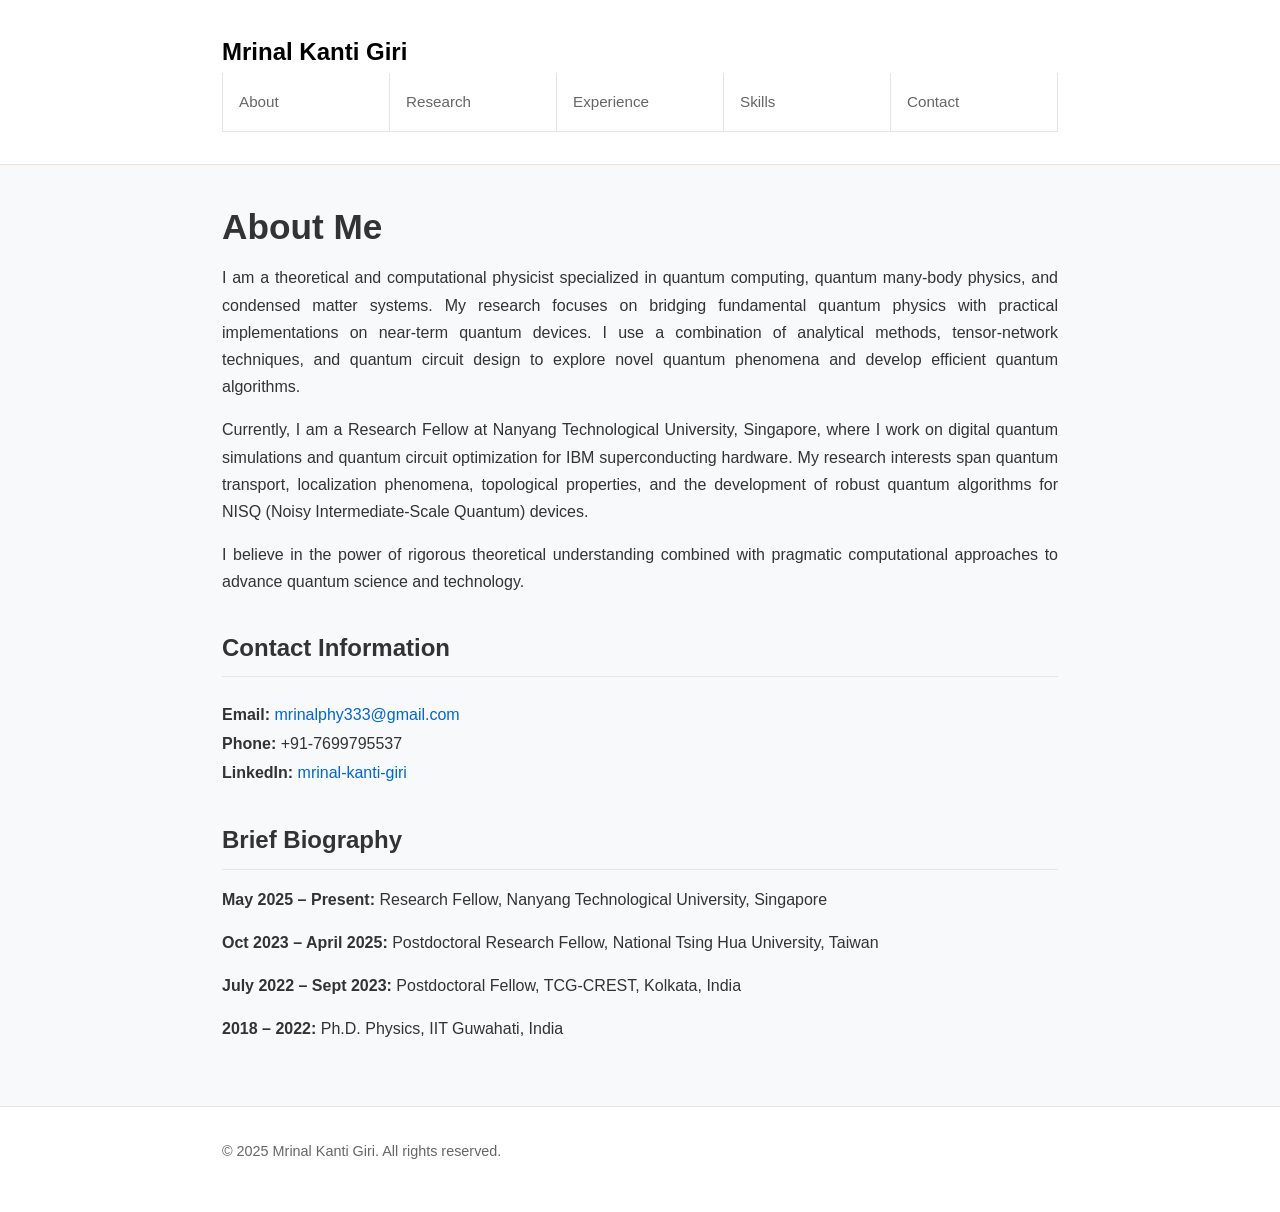
==== about.html @ ef3dce67 "Modify the webpage" ====
<!DOCTYPE html>
<html lang="en">
<head>
  <meta charset="UTF-8">
  <meta name="viewport" content="width=device-width, initial-scale=1.0">
  <title>About - Mrinal Kanti Giri</title>
  <style>
    * { margin: 0; padding: 0; box-sizing: border-box; }
    body {
      font-family: -apple-system, BlinkMacSystemFont, 'Segoe UI', Roboto, sans-serif;
      line-height: 1.7;
      color: #333;
      background: #f8f9fb;
    }
    @media (prefers-color-scheme: dark) {
      body { background: #0d1117; color: #e5e5e5; }
    }
    .container { max-width: 900px; margin: 0 auto; padding: 0 2rem; }
    header {
      padding: 2rem 0;
      border-bottom: 1px solid #e5e5e5;
      margin-bottom: 2rem;
      background: #fff;
    }
    @media (prefers-color-scheme: dark) {
      header { background: #161b22; border-color: #333; }
    }
    .site-title {
      font-size: 1.5rem;
      font-weight: 600;
      margin-bottom: 1.5rem;
      text-decoration: none;
      color: #000;
    }
    @media (prefers-color-scheme: dark) {
      .site-title { color: #fff; }
    }
    nav ul {
      list-style: none;
      display: grid;
      grid-template-columns: repeat(auto-fit, minmax(150px, 1fr));
      gap: 0;
      border-left: 1px solid #e5e5e5;
    }
    @media (prefers-color-scheme: dark) {
      nav ul { border-color: #333; }
    }
    nav li {
      border-right: 1px solid #e5e5e5;
      border-bottom: 1px solid #e5e5e5;
    }
    @media (prefers-color-scheme: dark) {
      nav li { border-color: #333; }
    }
    nav a {
      display: block;
      padding: 1rem;
      text-decoration: none;
      color: #666;
      font-size: 0.95rem;
      transition: background 0.2s;
    }
    @media (prefers-color-scheme: dark) {
      nav a { color: #999; }
    }
    nav a:hover { background: #f5f5f5; }
    @media (prefers-color-scheme: dark) {
      nav a:hover { background: #1a1a1a; }
    }
    main { margin: 2rem 0; }
    h1 { font-size: 2.2rem; margin: 1.5rem 0 0.5rem 0; font-weight: 600; }
    h2 { font-size: 1.5rem; margin: 2rem 0 1rem 0; font-weight: 600; border-bottom: 1px solid #e5e5e5; padding-bottom: 0.5rem; }
    p { margin: 0 0 1rem 0; text-align: justify; }
    a { color: #0066cc; text-decoration: none; }
    @media (prefers-color-scheme: dark) {
      a { color: #66b3ff; }
    }
    a:hover { text-decoration: underline; }
    .contact-info { margin: 1.5rem 0; line-height: 1.8; }
    footer {
      margin-top: 4rem;
      padding-top: 2rem;
      padding-bottom: 2rem;
      border-top: 1px solid #e5e5e5;
      color: #666;
      font-size: 0.9rem;
      background: #fff;
    }
    @media (prefers-color-scheme: dark) {
      footer { background: #161b22; border-color: #333; color: #999; }
    }
  </style>
</head>
<body>
  <header>
    <div class="container">
      <a href="index.html" class="site-title">Mrinal Kanti Giri</a>
      <nav>
        <ul>
          <li><a href="about.html">About</a></li>
          <li><a href="research.html">Research</a></li>
          <li><a href="experience.html">Experience</a></li>
          <li><a href="skills.html">Skills</a></li>
          <li><a href="contact.html">Contact</a></li>
        </ul>
      </nav>
    </div>
  </header>

  <main class="container">
    <h1>About Me</h1>
    
    <p>I am a theoretical and computational physicist specialized in quantum computing, quantum many-body physics, and condensed matter systems. My research focuses on bridging fundamental quantum physics with practical implementations on near-term quantum devices. I use a combination of analytical methods, tensor-network techniques, and quantum circuit design to explore novel quantum phenomena and develop efficient quantum algorithms.</p>

    <p>Currently, I am a Research Fellow at Nanyang Technological University, Singapore, where I work on digital quantum simulations and quantum circuit optimization for IBM superconducting hardware. My research interests span quantum transport, localization phenomena, topological properties, and the development of robust quantum algorithms for NISQ (Noisy Intermediate-Scale Quantum) devices.</p>

    <p>I believe in the power of rigorous theoretical understanding combined with pragmatic computational approaches to advance quantum science and technology.</p>

    <h2>Contact Information</h2>
    <div class="contact-info">
      <strong>Email:</strong> <a href="mailto:mrinalphy333@gmail.com">mrinalphy333@gmail.com</a><br>
      <strong>Phone:</strong> +91-7699795537<br>
      <strong>LinkedIn:</strong> <a href="https://linkedin.com/in/mrinal-kanti-giri" target="_blank">mrinal-kanti-giri</a>
    </div>

    <h2>Brief Biography</h2>
    <p><strong>May 2025 – Present:</strong> Research Fellow, Nanyang Technological University, Singapore</p>
    <p><strong>Oct 2023 – April 2025:</strong> Postdoctoral Research Fellow, National Tsing Hua University, Taiwan</p>
    <p><strong>July 2022 – Sept 2023:</strong> Postdoctoral Fellow, TCG-CREST, Kolkata, India</p>
    <p><strong>2018 – 2022:</strong> Ph.D. Physics, IIT Guwahati, India</p>
  </main>

  <footer>
    <div class="container">
      <p>© 2025 Mrinal Kanti Giri. All rights reserved.</p>
    </div>
  </footer>
</body>
</html>
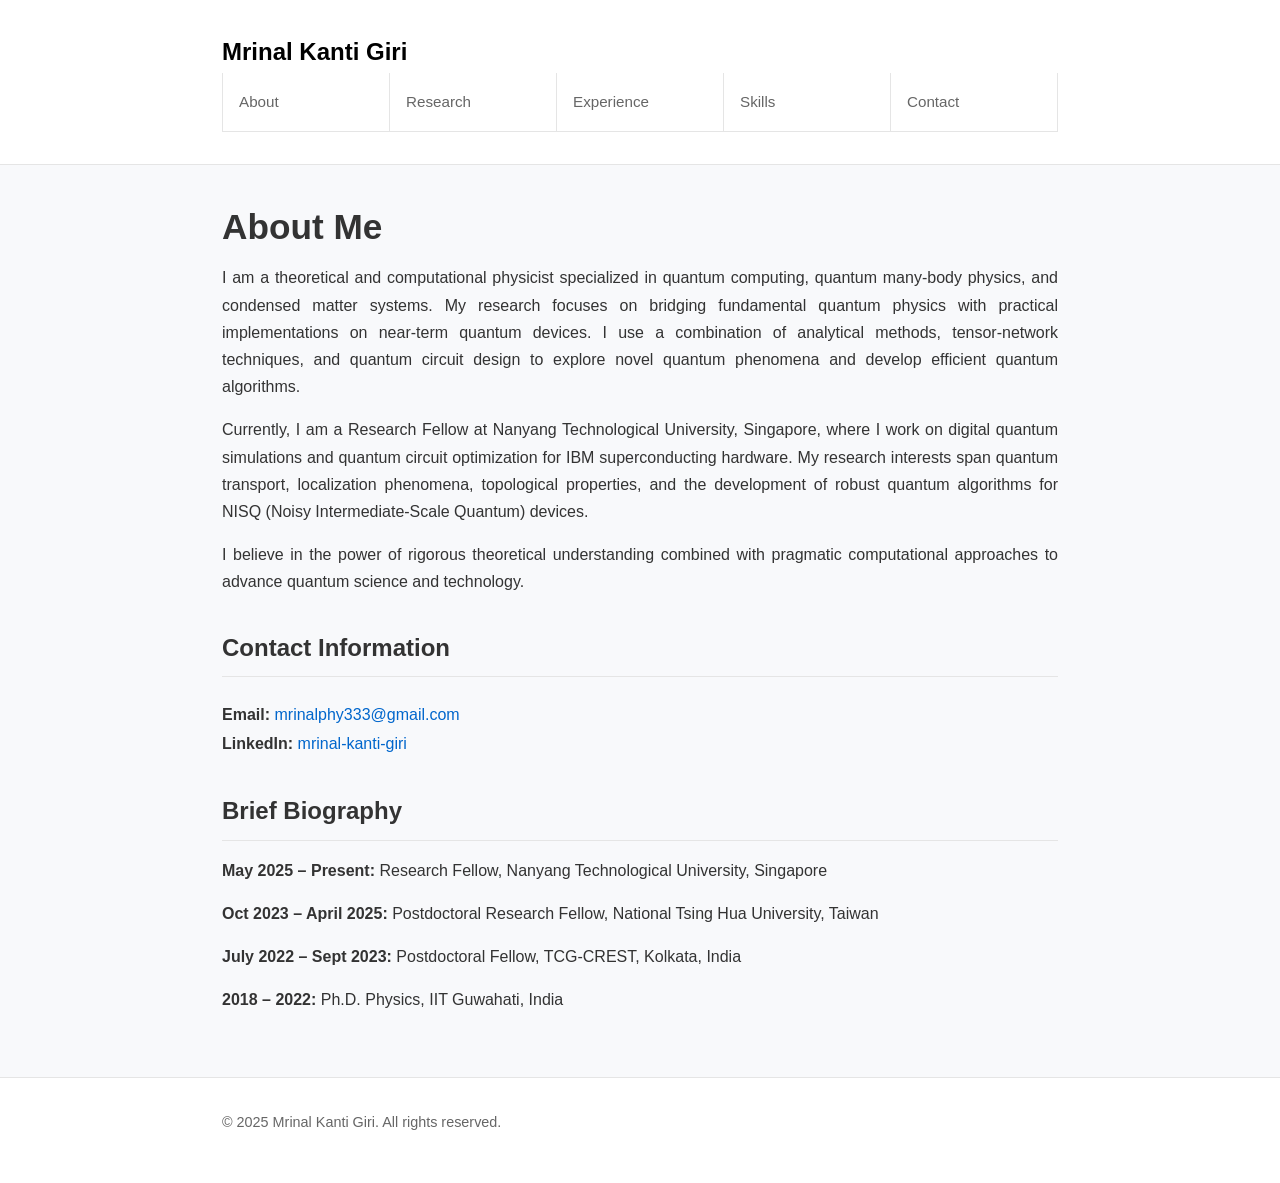
==== commit 4afd977f: "Modify the webpage" ====
--- a/about.html
+++ b/about.html
@@ -119,8 +119,7 @@
     <h2>Contact Information</h2>
     <div class="contact-info">
       <strong>Email:</strong> <a href="mailto:mrinalphy333@gmail.com">mrinalphy333@gmail.com</a><br>
-      <strong>Phone:</strong> +91-7699795537<br>
-      <strong>LinkedIn:</strong> <a href="https://linkedin.com/in/mrinal-kanti-giri" target="_blank">mrinal-kanti-giri</a>
+      <strong>LinkedIn:</strong> <a href="linkedin.com/in/mrinal-kanti-giri-7350aa174" target="_blank">mrinal-kanti-giri</a>
     </div>
 
     <h2>Brief Biography</h2>
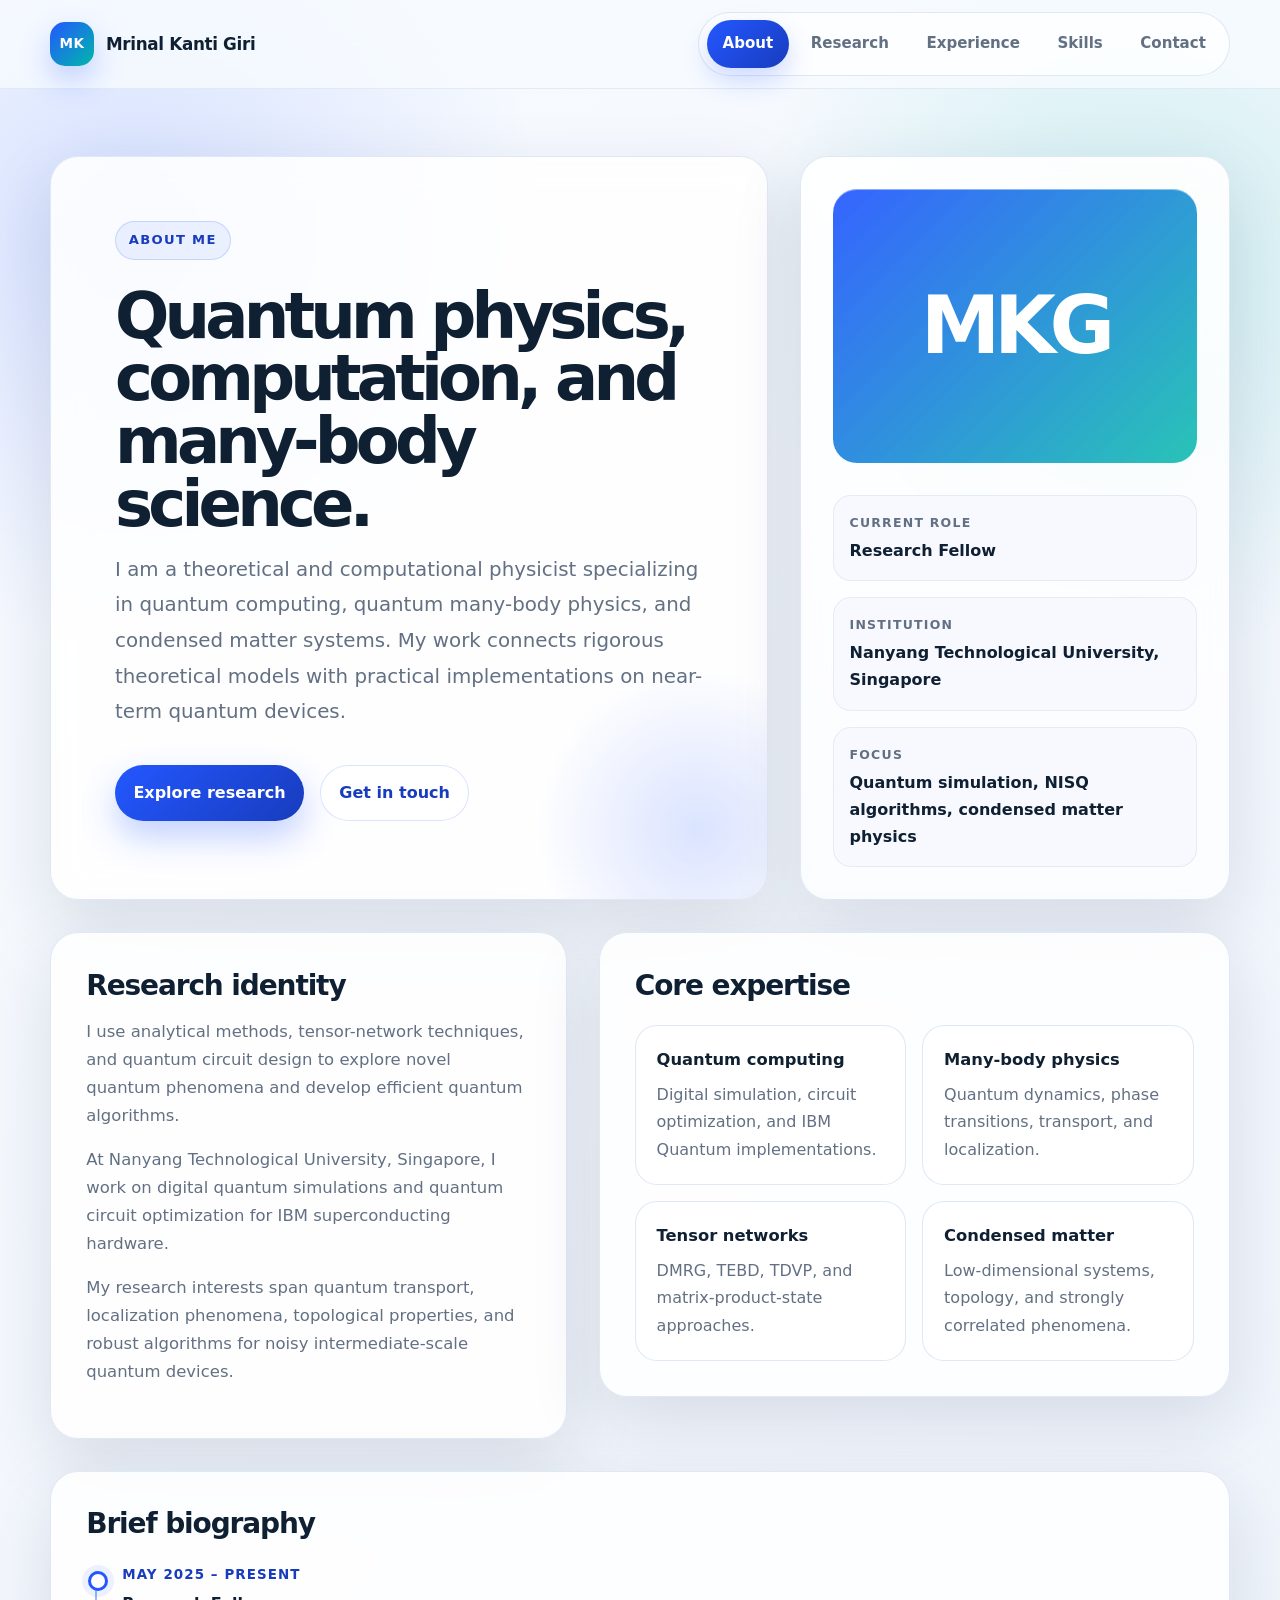
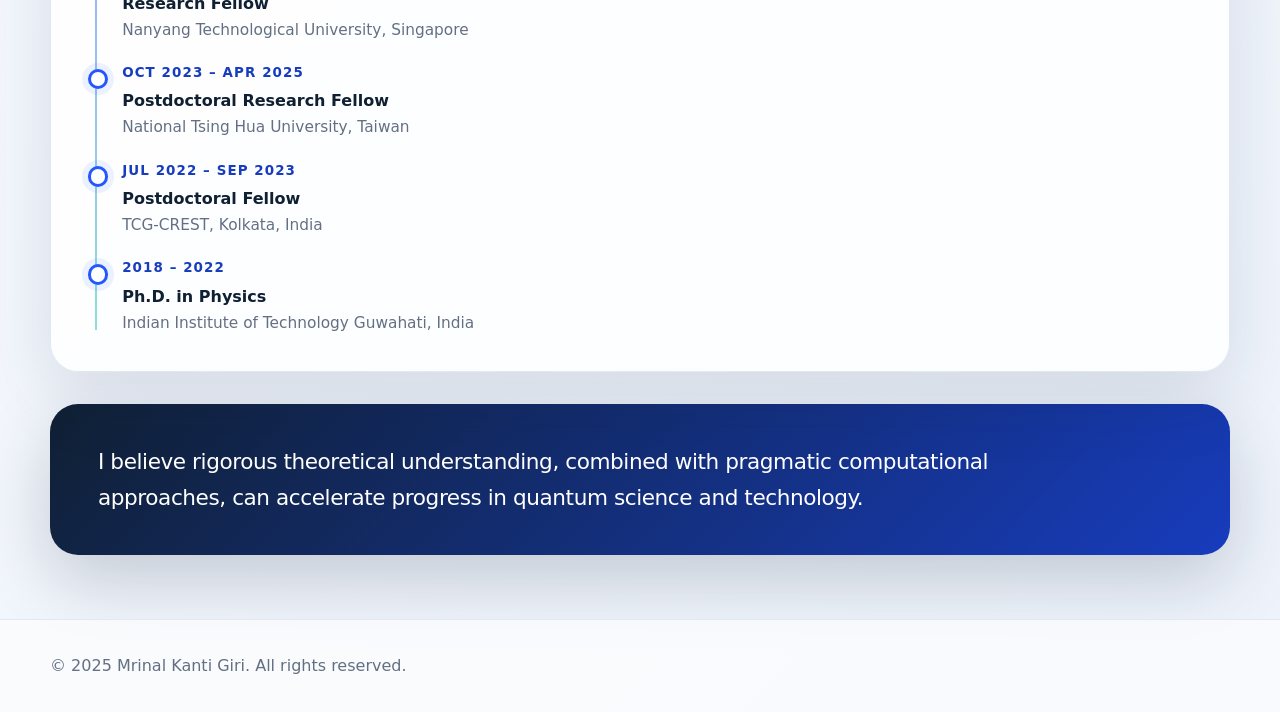
==== commit ef400364: "Modify the webpage" ====
--- a/about.html
+++ b/about.html
@@ -5,99 +5,394 @@
   <meta name="viewport" content="width=device-width, initial-scale=1.0">
   <title>About - Mrinal Kanti Giri</title>
   <style>
+    :root {
+      --bg: #eef3fb;
+      --surface: rgba(255, 255, 255, 0.86);
+      --surface-solid: #ffffff;
+      --ink: #102033;
+      --muted: #637083;
+      --soft: #dce6f2;
+      --brand: #2457ff;
+      --brand-dark: #173cbd;
+      --accent: #00b8a9;
+      --shadow: 0 24px 70px rgba(20, 39, 76, 0.13);
+      --radius: 28px;
+    }
+
     * { margin: 0; padding: 0; box-sizing: border-box; }
+
+    html { scroll-behavior: smooth; }
+
     body {
-      font-family: -apple-system, BlinkMacSystemFont, 'Segoe UI', Roboto, sans-serif;
+      min-height: 100vh;
+      font-family: Inter, ui-sans-serif, system-ui, -apple-system, BlinkMacSystemFont, "Segoe UI", Roboto, sans-serif;
+      color: var(--ink);
+      background:
+        radial-gradient(circle at 10% 10%, rgba(36, 87, 255, 0.16), transparent 26rem),
+        radial-gradient(circle at 88% 12%, rgba(0, 184, 169, 0.16), transparent 24rem),
+        linear-gradient(135deg, #f8fbff 0%, var(--bg) 100%);
       line-height: 1.7;
-      color: #333;
-      background: #f8f9fb;
-    }
-    @media (prefers-color-scheme: dark) {
-      body { background: #0d1117; color: #e5e5e5; }
-    }
-    .container { max-width: 900px; margin: 0 auto; padding: 0 2rem; }
+    }
+
+    a { color: inherit; text-decoration: none; }
+
+    .page-shell {
+      width: min(1180px, calc(100% - 64px));
+      margin: 0 auto;
+    }
+
     header {
+      position: sticky;
+      top: 0;
+      z-index: 20;
+      backdrop-filter: blur(18px);
+      background: rgba(248, 251, 255, 0.78);
+      border-bottom: 1px solid rgba(220, 230, 242, 0.78);
+    }
+
+    .nav-wrap {
+      min-height: 88px;
+      display: flex;
+      align-items: center;
+      justify-content: space-between;
+      gap: 2rem;
+    }
+
+    .site-title {
+      display: inline-flex;
+      align-items: center;
+      gap: 0.75rem;
+      font-size: 1.05rem;
+      font-weight: 800;
+      letter-spacing: -0.02em;
+    }
+
+    .site-title::before {
+      content: "MK";
+      display: grid;
+      place-items: center;
+      width: 44px;
+      height: 44px;
+      border-radius: 15px;
+      color: white;
+      background: linear-gradient(135deg, var(--brand), var(--accent));
+      box-shadow: 0 14px 30px rgba(36, 87, 255, 0.25);
+      font-size: 0.85rem;
+      letter-spacing: 0.04em;
+    }
+
+    nav ul {
+      display: flex;
+      align-items: center;
+      gap: 0.35rem;
+      list-style: none;
+      padding: 0.45rem;
+      border: 1px solid rgba(220, 230, 242, 0.9);
+      border-radius: 999px;
+      background: rgba(255, 255, 255, 0.68);
+    }
+
+    nav a {
+      display: inline-flex;
+      padding: 0.72rem 1rem;
+      border-radius: 999px;
+      color: var(--muted);
+      font-size: 0.94rem;
+      font-weight: 650;
+      transition: 0.25s ease;
+    }
+
+    nav a:hover,
+    nav a.active {
+      color: white;
+      background: linear-gradient(135deg, var(--brand), var(--brand-dark));
+      box-shadow: 0 12px 26px rgba(36, 87, 255, 0.22);
+    }
+
+    main { padding: 4.2rem 0 0; }
+
+    .hero {
+      display: grid;
+      grid-template-columns: 1.25fr 0.75fr;
+      gap: 2rem;
+      align-items: stretch;
+      margin-bottom: 2rem;
+    }
+
+    .hero-card,
+    .side-card,
+    .content-card,
+    .timeline-card {
+      border: 1px solid rgba(220, 230, 242, 0.9);
+      background: var(--surface);
+      box-shadow: var(--shadow);
+      border-radius: var(--radius);
+      backdrop-filter: blur(18px);
+    }
+
+    .hero-card {
+      position: relative;
+      overflow: hidden;
+      padding: 4rem;
+      min-height: 500px;
+    }
+
+    .hero-card::after {
+      content: "";
+      position: absolute;
+      right: -100px;
+      bottom: -100px;
+      width: 340px;
+      height: 340px;
+      border-radius: 50%;
+      background: radial-gradient(circle, rgba(36, 87, 255, 0.16), transparent 67%);
+    }
+
+    .eyebrow {
+      display: inline-flex;
+      gap: 0.5rem;
+      align-items: center;
+      padding: 0.45rem 0.8rem;
+      border: 1px solid rgba(36, 87, 255, 0.18);
+      border-radius: 999px;
+      color: var(--brand-dark);
+      background: rgba(36, 87, 255, 0.07);
+      font-size: 0.82rem;
+      font-weight: 800;
+      text-transform: uppercase;
+      letter-spacing: 0.1em;
+    }
+
+    h1 {
+      max-width: 760px;
+      margin: 1.55rem 0 1rem;
+      font-size: clamp(3.2rem, 5vw, 5.7rem);
+      line-height: 0.98;
+      letter-spacing: -0.075em;
+    }
+
+    .lead {
+      max-width: 780px;
+      color: var(--muted);
+      font-size: 1.24rem;
+      line-height: 1.8;
+    }
+
+    .hero-actions {
+      display: flex;
+      gap: 1rem;
+      margin-top: 2.2rem;
+      flex-wrap: wrap;
+    }
+
+    .button {
+      display: inline-flex;
+      align-items: center;
+      justify-content: center;
+      min-height: 48px;
+      padding: 0.82rem 1.15rem;
+      border-radius: 999px;
+      font-weight: 800;
+      transition: 0.25s ease;
+    }
+
+    .button.primary {
+      color: white;
+      background: linear-gradient(135deg, var(--brand), var(--brand-dark));
+      box-shadow: 0 16px 35px rgba(36, 87, 255, 0.28);
+    }
+
+    .button.secondary {
+      color: var(--brand-dark);
+      background: #fff;
+      border: 1px solid rgba(36, 87, 255, 0.16);
+    }
+
+    .button:hover { transform: translateY(-2px); }
+
+    .side-card {
+      display: flex;
+      flex-direction: column;
+      justify-content: space-between;
+      gap: 2rem;
+      padding: 2rem;
+      background: linear-gradient(180deg, rgba(255,255,255,0.92), rgba(255,255,255,0.72));
+    }
+
+    .profile-mark {
+      display: grid;
+      place-items: center;
+      width: 100%;
+      aspect-ratio: 1 / 0.75;
+      border-radius: 24px;
+      background:
+        linear-gradient(135deg, rgba(36, 87, 255, 0.92), rgba(0, 184, 169, 0.84)),
+        radial-gradient(circle at 20% 20%, #fff, transparent 30%);
+      color: white;
+      font-size: 5rem;
+      font-weight: 900;
+      letter-spacing: -0.08em;
+      box-shadow: inset 0 1px 0 rgba(255,255,255,0.45);
+    }
+
+    .info-list { display: grid; gap: 1rem; }
+
+    .info-item {
+      display: grid;
+      gap: 0.25rem;
+      padding: 1rem;
+      border-radius: 18px;
+      background: rgba(246, 249, 255, 0.88);
+      border: 1px solid rgba(220, 230, 242, 0.75);
+    }
+
+    .info-label {
+      color: var(--muted);
+      font-size: 0.78rem;
+      font-weight: 800;
+      text-transform: uppercase;
+      letter-spacing: 0.1em;
+    }
+
+    .info-value { font-weight: 800; }
+
+    .grid-section {
+      display: grid;
+      grid-template-columns: 0.9fr 1.1fr;
+      gap: 2rem;
+      margin: 2rem 0;
+      align-items: start;
+    }
+
+    .content-card { padding: 2.2rem; }
+
+    .section-title {
+      margin-bottom: 1rem;
+      font-size: 1.75rem;
+      line-height: 1.2;
+      letter-spacing: -0.04em;
+    }
+
+    .content-card p {
+      color: var(--muted);
+      font-size: 1.03rem;
+      margin-bottom: 1rem;
+    }
+
+    .highlight-grid {
+      display: grid;
+      grid-template-columns: repeat(2, minmax(0, 1fr));
+      gap: 1rem;
+      margin-top: 1.4rem;
+    }
+
+    .highlight {
+      min-height: 130px;
+      padding: 1.3rem;
+      border-radius: 22px;
+      background: var(--surface-solid);
+      border: 1px solid rgba(220, 230, 242, 0.9);
+    }
+
+    .highlight strong {
+      display: block;
+      margin-bottom: 0.45rem;
+      color: var(--ink);
+      font-size: 1.02rem;
+    }
+
+    .highlight span { color: var(--muted); }
+
+    .timeline-card { padding: 2.2rem; }
+
+    .timeline { position: relative; display: grid; gap: 1.2rem; margin-top: 1.5rem; }
+
+    .timeline::before {
+      content: "";
+      position: absolute;
+      top: 0.4rem;
+      bottom: 0.4rem;
+      left: 0.55rem;
+      width: 2px;
+      background: linear-gradient(var(--brand), var(--accent));
+      opacity: 0.45;
+    }
+
+    .timeline-item {
+      position: relative;
+      padding-left: 2.25rem;
+    }
+
+    .timeline-item::before {
+      content: "";
+      position: absolute;
+      left: 0.12rem;
+      top: 0.42rem;
+      width: 0.9rem;
+      height: 0.9rem;
+      border-radius: 50%;
+      background: var(--surface-solid);
+      border: 3px solid var(--brand);
+      box-shadow: 0 0 0 6px rgba(36, 87, 255, 0.08);
+    }
+
+    .timeline-date {
+      color: var(--brand-dark);
+      font-size: 0.84rem;
+      font-weight: 900;
+      text-transform: uppercase;
+      letter-spacing: 0.08em;
+    }
+
+    .timeline-role { margin-top: 0.15rem; font-weight: 850; }
+    .timeline-place { color: var(--muted); font-size: 0.96rem; }
+
+    .quote-card {
+      margin: 2rem 0 4rem;
+      padding: 2.5rem 3rem;
+      border-radius: var(--radius);
+      color: white;
+      background: linear-gradient(135deg, #102033, #173cbd);
+      box-shadow: 0 26px 70px rgba(16, 32, 51, 0.2);
+    }
+
+    .quote-card p {
+      max-width: 920px;
+      font-size: 1.35rem;
+      line-height: 1.65;
+      letter-spacing: -0.02em;
+    }
+
+    footer {
+      border-top: 1px solid rgba(220, 230, 242, 0.85);
       padding: 2rem 0;
-      border-bottom: 1px solid #e5e5e5;
-      margin-bottom: 2rem;
-      background: #fff;
-    }
-    @media (prefers-color-scheme: dark) {
-      header { background: #161b22; border-color: #333; }
-    }
-    .site-title {
-      font-size: 1.5rem;
-      font-weight: 600;
-      margin-bottom: 1.5rem;
-      text-decoration: none;
-      color: #000;
-    }
-    @media (prefers-color-scheme: dark) {
-      .site-title { color: #fff; }
-    }
-    nav ul {
-      list-style: none;
-      display: grid;
-      grid-template-columns: repeat(auto-fit, minmax(150px, 1fr));
-      gap: 0;
-      border-left: 1px solid #e5e5e5;
-    }
-    @media (prefers-color-scheme: dark) {
-      nav ul { border-color: #333; }
-    }
-    nav li {
-      border-right: 1px solid #e5e5e5;
-      border-bottom: 1px solid #e5e5e5;
-    }
-    @media (prefers-color-scheme: dark) {
-      nav li { border-color: #333; }
-    }
-    nav a {
-      display: block;
-      padding: 1rem;
-      text-decoration: none;
-      color: #666;
-      font-size: 0.95rem;
-      transition: background 0.2s;
-    }
-    @media (prefers-color-scheme: dark) {
-      nav a { color: #999; }
-    }
-    nav a:hover { background: #f5f5f5; }
-    @media (prefers-color-scheme: dark) {
-      nav a:hover { background: #1a1a1a; }
-    }
-    main { margin: 2rem 0; }
-    h1 { font-size: 2.2rem; margin: 1.5rem 0 0.5rem 0; font-weight: 600; }
-    h2 { font-size: 1.5rem; margin: 2rem 0 1rem 0; font-weight: 600; border-bottom: 1px solid #e5e5e5; padding-bottom: 0.5rem; }
-    p { margin: 0 0 1rem 0; text-align: justify; }
-    a { color: #0066cc; text-decoration: none; }
-    @media (prefers-color-scheme: dark) {
-      a { color: #66b3ff; }
-    }
-    a:hover { text-decoration: underline; }
-    .contact-info { margin: 1.5rem 0; line-height: 1.8; }
-    footer {
-      margin-top: 4rem;
-      padding-top: 2rem;
-      padding-bottom: 2rem;
-      border-top: 1px solid #e5e5e5;
-      color: #666;
-      font-size: 0.9rem;
-      background: #fff;
-    }
-    @media (prefers-color-scheme: dark) {
-      footer { background: #161b22; border-color: #333; color: #999; }
+      color: var(--muted);
+      background: rgba(255, 255, 255, 0.62);
+    }
+
+    @media (max-width: 980px) {
+      .page-shell { width: min(100% - 36px, 760px); }
+      .nav-wrap { align-items: flex-start; flex-direction: column; padding: 1.2rem 0; }
+      nav ul { width: 100%; justify-content: space-between; flex-wrap: wrap; border-radius: 24px; }
+      .hero, .grid-section { grid-template-columns: 1fr; }
+      .hero-card { min-height: auto; padding: 2.5rem; }
+    }
+
+    @media (max-width: 640px) {
+      h1 { font-size: 3rem; }
+      .hero-card, .side-card, .content-card, .timeline-card, .quote-card { padding: 1.5rem; border-radius: 22px; }
+      .highlight-grid { grid-template-columns: 1fr; }
+      nav a { padding: 0.62rem 0.78rem; }
     }
   </style>
 </head>
 <body>
   <header>
-    <div class="container">
+    <div class="page-shell nav-wrap">
       <a href="index.html" class="site-title">Mrinal Kanti Giri</a>
-      <nav>
+      <nav aria-label="Main navigation">
         <ul>
-          <li><a href="about.html">About</a></li>
+          <li><a class="active" href="about.html">About</a></li>
           <li><a href="research.html">Research</a></li>
           <li><a href="experience.html">Experience</a></li>
           <li><a href="skills.html">Skills</a></li>
@@ -107,30 +402,101 @@
     </div>
   </header>
 
-  <main class="container">
-    <h1>About Me</h1>
-    
-    <p>I am a theoretical and computational physicist specialized in quantum computing, quantum many-body physics, and condensed matter systems. My research focuses on bridging fundamental quantum physics with practical implementations on near-term quantum devices. I use a combination of analytical methods, tensor-network techniques, and quantum circuit design to explore novel quantum phenomena and develop efficient quantum algorithms.</p>
-
-    <p>Currently, I am a Research Fellow at Nanyang Technological University, Singapore, where I work on digital quantum simulations and quantum circuit optimization for IBM superconducting hardware. My research interests span quantum transport, localization phenomena, topological properties, and the development of robust quantum algorithms for NISQ (Noisy Intermediate-Scale Quantum) devices.</p>
-
-    <p>I believe in the power of rigorous theoretical understanding combined with pragmatic computational approaches to advance quantum science and technology.</p>
-
-    <h2>Contact Information</h2>
-    <div class="contact-info">
-      <strong>Email:</strong> <a href="mailto:mrinalphy333@gmail.com">mrinalphy333@gmail.com</a><br>
-      <strong>LinkedIn:</strong> <a href="linkedin.com/in/mrinal-kanti-giri-7350aa174" target="_blank">mrinal-kanti-giri</a>
-    </div>
-
-    <h2>Brief Biography</h2>
-    <p><strong>May 2025 – Present:</strong> Research Fellow, Nanyang Technological University, Singapore</p>
-    <p><strong>Oct 2023 – April 2025:</strong> Postdoctoral Research Fellow, National Tsing Hua University, Taiwan</p>
-    <p><strong>July 2022 – Sept 2023:</strong> Postdoctoral Fellow, TCG-CREST, Kolkata, India</p>
-    <p><strong>2018 – 2022:</strong> Ph.D. Physics, IIT Guwahati, India</p>
+  <main class="page-shell">
+    <section class="hero" aria-labelledby="about-title">
+      <div class="hero-card">
+        <span class="eyebrow">About me</span>
+        <h1 id="about-title">Quantum physics, computation, and many-body science.</h1>
+        <p class="lead">I am a theoretical and computational physicist specializing in quantum computing, quantum many-body physics, and condensed matter systems. My work connects rigorous theoretical models with practical implementations on near-term quantum devices.</p>
+        <div class="hero-actions">
+          <a class="button primary" href="research.html">Explore research</a>
+          <a class="button secondary" href="contact.html">Get in touch</a>
+        </div>
+      </div>
+
+      <aside class="side-card" aria-label="Profile summary">
+        <div class="profile-mark">MKG</div>
+        <div class="info-list">
+          <div class="info-item">
+            <span class="info-label">Current role</span>
+            <span class="info-value">Research Fellow</span>
+          </div>
+          <div class="info-item">
+            <span class="info-label">Institution</span>
+            <span class="info-value">Nanyang Technological University, Singapore</span>
+          </div>
+          <div class="info-item">
+            <span class="info-label">Focus</span>
+            <span class="info-value">Quantum simulation, NISQ algorithms, condensed matter physics</span>
+          </div>
+        </div>
+      </aside>
+    </section>
+
+    <section class="grid-section">
+      <article class="content-card">
+        <h2 class="section-title">Research identity</h2>
+        <p>I use analytical methods, tensor-network techniques, and quantum circuit design to explore novel quantum phenomena and develop efficient quantum algorithms.</p>
+        <p>At Nanyang Technological University, Singapore, I work on digital quantum simulations and quantum circuit optimization for IBM superconducting hardware.</p>
+        <p>My research interests span quantum transport, localization phenomena, topological properties, and robust algorithms for noisy intermediate-scale quantum devices.</p>
+      </article>
+
+      <article class="content-card">
+        <h2 class="section-title">Core expertise</h2>
+        <div class="highlight-grid">
+          <div class="highlight">
+            <strong>Quantum computing</strong>
+            <span>Digital simulation, circuit optimization, and IBM Quantum implementations.</span>
+          </div>
+          <div class="highlight">
+            <strong>Many-body physics</strong>
+            <span>Quantum dynamics, phase transitions, transport, and localization.</span>
+          </div>
+          <div class="highlight">
+            <strong>Tensor networks</strong>
+            <span>DMRG, TEBD, TDVP, and matrix-product-state approaches.</span>
+          </div>
+          <div class="highlight">
+            <strong>Condensed matter</strong>
+            <span>Low-dimensional systems, topology, and strongly correlated phenomena.</span>
+          </div>
+        </div>
+      </article>
+    </section>
+
+    <section class="timeline-card" aria-labelledby="bio-title">
+      <h2 class="section-title" id="bio-title">Brief biography</h2>
+      <div class="timeline">
+        <div class="timeline-item">
+          <div class="timeline-date">May 2025 – Present</div>
+          <div class="timeline-role">Research Fellow</div>
+          <div class="timeline-place">Nanyang Technological University, Singapore</div>
+        </div>
+        <div class="timeline-item">
+          <div class="timeline-date">Oct 2023 – Apr 2025</div>
+          <div class="timeline-role">Postdoctoral Research Fellow</div>
+          <div class="timeline-place">National Tsing Hua University, Taiwan</div>
+        </div>
+        <div class="timeline-item">
+          <div class="timeline-date">Jul 2022 – Sep 2023</div>
+          <div class="timeline-role">Postdoctoral Fellow</div>
+          <div class="timeline-place">TCG-CREST, Kolkata, India</div>
+        </div>
+        <div class="timeline-item">
+          <div class="timeline-date">2018 – 2022</div>
+          <div class="timeline-role">Ph.D. in Physics</div>
+          <div class="timeline-place">Indian Institute of Technology Guwahati, India</div>
+        </div>
+      </div>
+    </section>
+
+    <section class="quote-card">
+      <p>I believe rigorous theoretical understanding, combined with pragmatic computational approaches, can accelerate progress in quantum science and technology.</p>
+    </section>
   </main>
 
   <footer>
-    <div class="container">
+    <div class="page-shell">
       <p>© 2025 Mrinal Kanti Giri. All rights reserved.</p>
     </div>
   </footer>
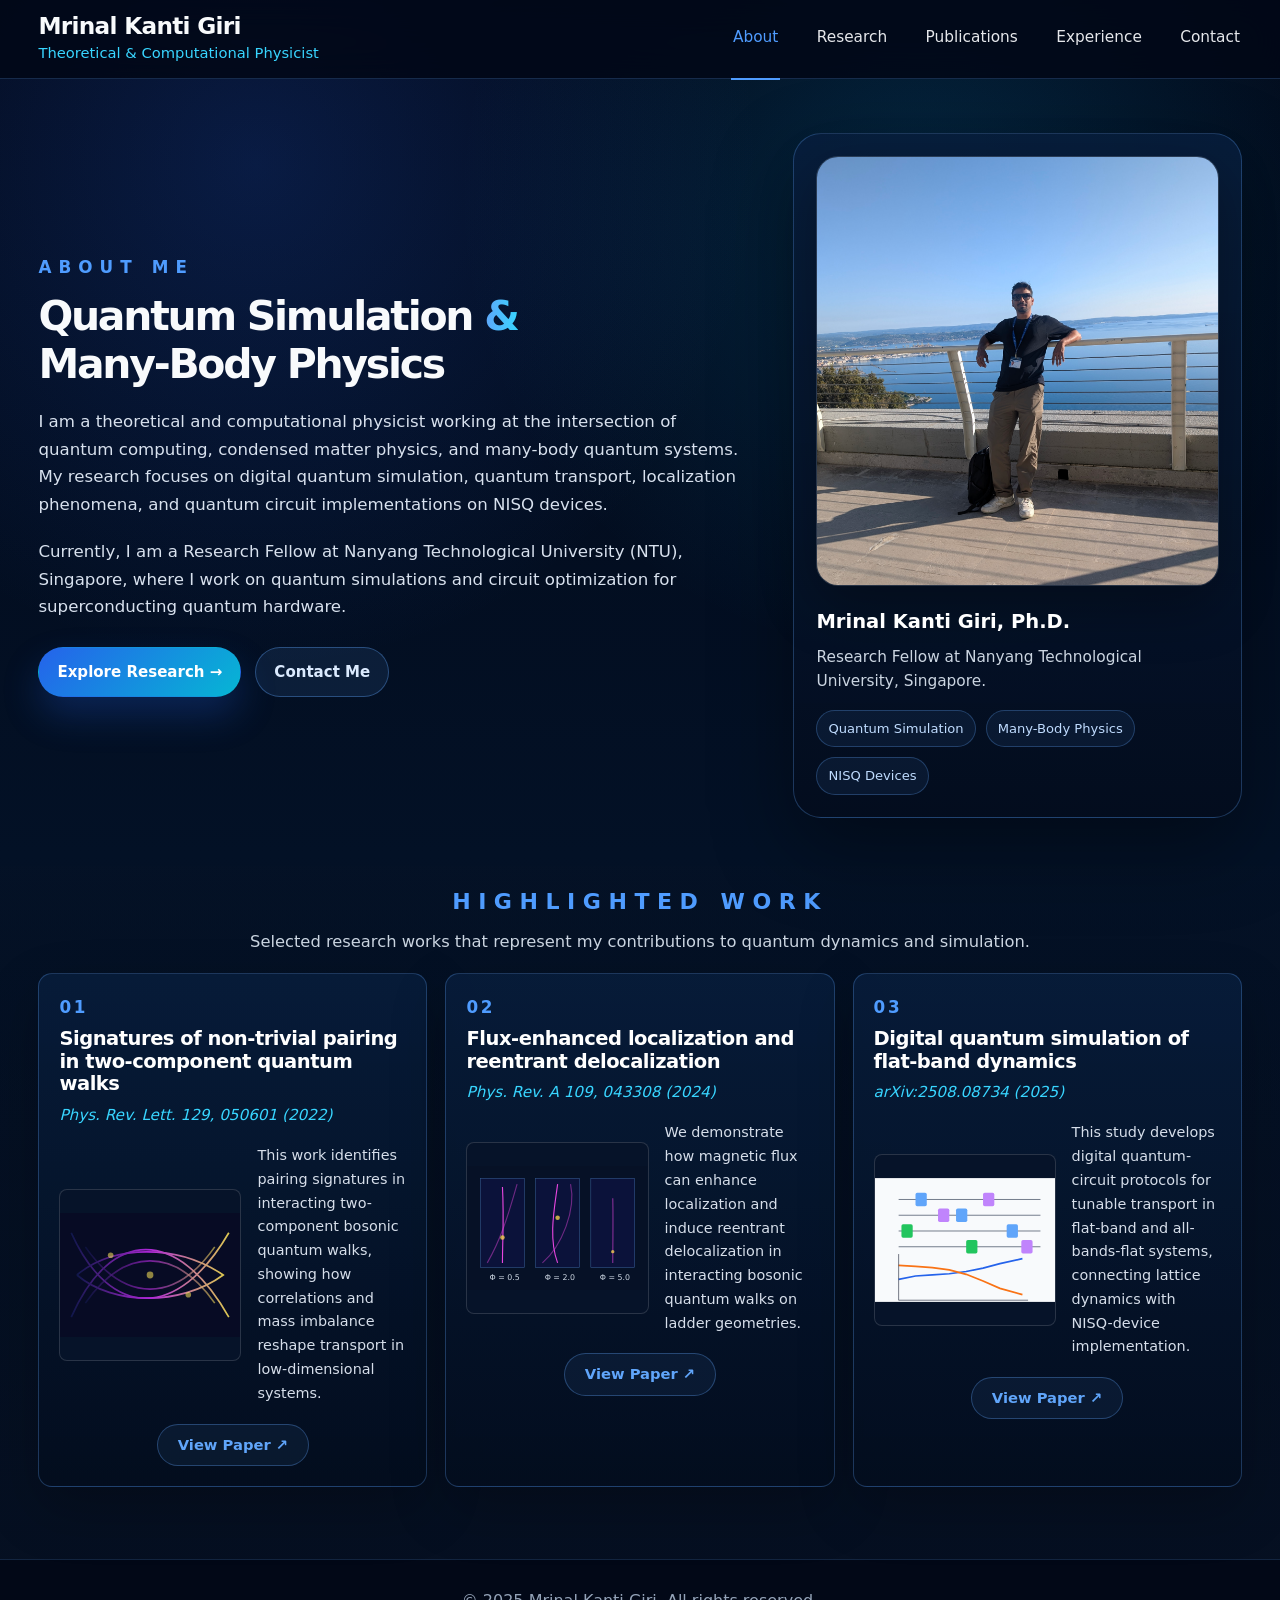
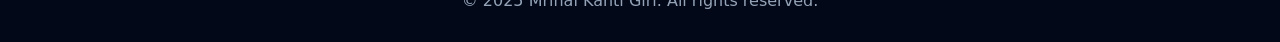
==== commit f9d577cf: "Modify the webpage" ====
--- a/about.html
+++ b/about.html
@@ -1,504 +1,208 @@
 <!DOCTYPE html>
 <html lang="en">
 <head>
-  <meta charset="UTF-8">
-  <meta name="viewport" content="width=device-width, initial-scale=1.0">
-  <title>About - Mrinal Kanti Giri</title>
-  <style>
-    :root {
-      --bg: #eef3fb;
-      --surface: rgba(255, 255, 255, 0.86);
-      --surface-solid: #ffffff;
-      --ink: #102033;
-      --muted: #637083;
-      --soft: #dce6f2;
-      --brand: #2457ff;
-      --brand-dark: #173cbd;
-      --accent: #00b8a9;
-      --shadow: 0 24px 70px rgba(20, 39, 76, 0.13);
-      --radius: 28px;
-    }
-
-    * { margin: 0; padding: 0; box-sizing: border-box; }
-
-    html { scroll-behavior: smooth; }
-
-    body {
-      min-height: 100vh;
-      font-family: Inter, ui-sans-serif, system-ui, -apple-system, BlinkMacSystemFont, "Segoe UI", Roboto, sans-serif;
-      color: var(--ink);
-      background:
-        radial-gradient(circle at 10% 10%, rgba(36, 87, 255, 0.16), transparent 26rem),
-        radial-gradient(circle at 88% 12%, rgba(0, 184, 169, 0.16), transparent 24rem),
-        linear-gradient(135deg, #f8fbff 0%, var(--bg) 100%);
-      line-height: 1.7;
-    }
-
-    a { color: inherit; text-decoration: none; }
-
-    .page-shell {
-      width: min(1180px, calc(100% - 64px));
-      margin: 0 auto;
-    }
-
-    header {
-      position: sticky;
-      top: 0;
-      z-index: 20;
-      backdrop-filter: blur(18px);
-      background: rgba(248, 251, 255, 0.78);
-      border-bottom: 1px solid rgba(220, 230, 242, 0.78);
-    }
-
-    .nav-wrap {
-      min-height: 88px;
-      display: flex;
-      align-items: center;
-      justify-content: space-between;
-      gap: 2rem;
-    }
-
-    .site-title {
-      display: inline-flex;
-      align-items: center;
-      gap: 0.75rem;
-      font-size: 1.05rem;
-      font-weight: 800;
-      letter-spacing: -0.02em;
-    }
-
-    .site-title::before {
-      content: "MK";
-      display: grid;
-      place-items: center;
-      width: 44px;
-      height: 44px;
-      border-radius: 15px;
-      color: white;
-      background: linear-gradient(135deg, var(--brand), var(--accent));
-      box-shadow: 0 14px 30px rgba(36, 87, 255, 0.25);
-      font-size: 0.85rem;
-      letter-spacing: 0.04em;
-    }
-
-    nav ul {
-      display: flex;
-      align-items: center;
-      gap: 0.35rem;
-      list-style: none;
-      padding: 0.45rem;
-      border: 1px solid rgba(220, 230, 242, 0.9);
-      border-radius: 999px;
-      background: rgba(255, 255, 255, 0.68);
-    }
-
-    nav a {
-      display: inline-flex;
-      padding: 0.72rem 1rem;
-      border-radius: 999px;
-      color: var(--muted);
-      font-size: 0.94rem;
-      font-weight: 650;
-      transition: 0.25s ease;
-    }
-
-    nav a:hover,
-    nav a.active {
-      color: white;
-      background: linear-gradient(135deg, var(--brand), var(--brand-dark));
-      box-shadow: 0 12px 26px rgba(36, 87, 255, 0.22);
-    }
-
-    main { padding: 4.2rem 0 0; }
-
-    .hero {
-      display: grid;
-      grid-template-columns: 1.25fr 0.75fr;
-      gap: 2rem;
-      align-items: stretch;
-      margin-bottom: 2rem;
-    }
-
-    .hero-card,
-    .side-card,
-    .content-card,
-    .timeline-card {
-      border: 1px solid rgba(220, 230, 242, 0.9);
-      background: var(--surface);
-      box-shadow: var(--shadow);
-      border-radius: var(--radius);
-      backdrop-filter: blur(18px);
-    }
-
-    .hero-card {
-      position: relative;
-      overflow: hidden;
-      padding: 4rem;
-      min-height: 500px;
-    }
-
-    .hero-card::after {
-      content: "";
-      position: absolute;
-      right: -100px;
-      bottom: -100px;
-      width: 340px;
-      height: 340px;
-      border-radius: 50%;
-      background: radial-gradient(circle, rgba(36, 87, 255, 0.16), transparent 67%);
-    }
-
-    .eyebrow {
-      display: inline-flex;
-      gap: 0.5rem;
-      align-items: center;
-      padding: 0.45rem 0.8rem;
-      border: 1px solid rgba(36, 87, 255, 0.18);
-      border-radius: 999px;
-      color: var(--brand-dark);
-      background: rgba(36, 87, 255, 0.07);
-      font-size: 0.82rem;
-      font-weight: 800;
-      text-transform: uppercase;
-      letter-spacing: 0.1em;
-    }
-
-    h1 {
-      max-width: 760px;
-      margin: 1.55rem 0 1rem;
-      font-size: clamp(3.2rem, 5vw, 5.7rem);
-      line-height: 0.98;
-      letter-spacing: -0.075em;
-    }
-
-    .lead {
-      max-width: 780px;
-      color: var(--muted);
-      font-size: 1.24rem;
-      line-height: 1.8;
-    }
-
-    .hero-actions {
-      display: flex;
-      gap: 1rem;
-      margin-top: 2.2rem;
-      flex-wrap: wrap;
-    }
-
-    .button {
-      display: inline-flex;
-      align-items: center;
-      justify-content: center;
-      min-height: 48px;
-      padding: 0.82rem 1.15rem;
-      border-radius: 999px;
-      font-weight: 800;
-      transition: 0.25s ease;
-    }
-
-    .button.primary {
-      color: white;
-      background: linear-gradient(135deg, var(--brand), var(--brand-dark));
-      box-shadow: 0 16px 35px rgba(36, 87, 255, 0.28);
-    }
-
-    .button.secondary {
-      color: var(--brand-dark);
-      background: #fff;
-      border: 1px solid rgba(36, 87, 255, 0.16);
-    }
-
-    .button:hover { transform: translateY(-2px); }
-
-    .side-card {
-      display: flex;
-      flex-direction: column;
-      justify-content: space-between;
-      gap: 2rem;
-      padding: 2rem;
-      background: linear-gradient(180deg, rgba(255,255,255,0.92), rgba(255,255,255,0.72));
-    }
-
-    .profile-mark {
-      display: grid;
-      place-items: center;
-      width: 100%;
-      aspect-ratio: 1 / 0.75;
-      border-radius: 24px;
-      background:
-        linear-gradient(135deg, rgba(36, 87, 255, 0.92), rgba(0, 184, 169, 0.84)),
-        radial-gradient(circle at 20% 20%, #fff, transparent 30%);
-      color: white;
-      font-size: 5rem;
-      font-weight: 900;
-      letter-spacing: -0.08em;
-      box-shadow: inset 0 1px 0 rgba(255,255,255,0.45);
-    }
-
-    .info-list { display: grid; gap: 1rem; }
-
-    .info-item {
-      display: grid;
-      gap: 0.25rem;
-      padding: 1rem;
-      border-radius: 18px;
-      background: rgba(246, 249, 255, 0.88);
-      border: 1px solid rgba(220, 230, 242, 0.75);
-    }
-
-    .info-label {
-      color: var(--muted);
-      font-size: 0.78rem;
-      font-weight: 800;
-      text-transform: uppercase;
-      letter-spacing: 0.1em;
-    }
-
-    .info-value { font-weight: 800; }
-
-    .grid-section {
-      display: grid;
-      grid-template-columns: 0.9fr 1.1fr;
-      gap: 2rem;
-      margin: 2rem 0;
-      align-items: start;
-    }
-
-    .content-card { padding: 2.2rem; }
-
-    .section-title {
-      margin-bottom: 1rem;
-      font-size: 1.75rem;
-      line-height: 1.2;
-      letter-spacing: -0.04em;
-    }
-
-    .content-card p {
-      color: var(--muted);
-      font-size: 1.03rem;
-      margin-bottom: 1rem;
-    }
-
-    .highlight-grid {
-      display: grid;
-      grid-template-columns: repeat(2, minmax(0, 1fr));
-      gap: 1rem;
-      margin-top: 1.4rem;
-    }
-
-    .highlight {
-      min-height: 130px;
-      padding: 1.3rem;
-      border-radius: 22px;
-      background: var(--surface-solid);
-      border: 1px solid rgba(220, 230, 242, 0.9);
-    }
-
-    .highlight strong {
-      display: block;
-      margin-bottom: 0.45rem;
-      color: var(--ink);
-      font-size: 1.02rem;
-    }
-
-    .highlight span { color: var(--muted); }
-
-    .timeline-card { padding: 2.2rem; }
-
-    .timeline { position: relative; display: grid; gap: 1.2rem; margin-top: 1.5rem; }
-
-    .timeline::before {
-      content: "";
-      position: absolute;
-      top: 0.4rem;
-      bottom: 0.4rem;
-      left: 0.55rem;
-      width: 2px;
-      background: linear-gradient(var(--brand), var(--accent));
-      opacity: 0.45;
-    }
-
-    .timeline-item {
-      position: relative;
-      padding-left: 2.25rem;
-    }
-
-    .timeline-item::before {
-      content: "";
-      position: absolute;
-      left: 0.12rem;
-      top: 0.42rem;
-      width: 0.9rem;
-      height: 0.9rem;
-      border-radius: 50%;
-      background: var(--surface-solid);
-      border: 3px solid var(--brand);
-      box-shadow: 0 0 0 6px rgba(36, 87, 255, 0.08);
-    }
-
-    .timeline-date {
-      color: var(--brand-dark);
-      font-size: 0.84rem;
-      font-weight: 900;
-      text-transform: uppercase;
-      letter-spacing: 0.08em;
-    }
-
-    .timeline-role { margin-top: 0.15rem; font-weight: 850; }
-    .timeline-place { color: var(--muted); font-size: 0.96rem; }
-
-    .quote-card {
-      margin: 2rem 0 4rem;
-      padding: 2.5rem 3rem;
-      border-radius: var(--radius);
-      color: white;
-      background: linear-gradient(135deg, #102033, #173cbd);
-      box-shadow: 0 26px 70px rgba(16, 32, 51, 0.2);
-    }
-
-    .quote-card p {
-      max-width: 920px;
-      font-size: 1.35rem;
-      line-height: 1.65;
-      letter-spacing: -0.02em;
-    }
-
-    footer {
-      border-top: 1px solid rgba(220, 230, 242, 0.85);
-      padding: 2rem 0;
-      color: var(--muted);
-      background: rgba(255, 255, 255, 0.62);
-    }
-
-    @media (max-width: 980px) {
-      .page-shell { width: min(100% - 36px, 760px); }
-      .nav-wrap { align-items: flex-start; flex-direction: column; padding: 1.2rem 0; }
-      nav ul { width: 100%; justify-content: space-between; flex-wrap: wrap; border-radius: 24px; }
-      .hero, .grid-section { grid-template-columns: 1fr; }
-      .hero-card { min-height: auto; padding: 2.5rem; }
-    }
-
-    @media (max-width: 640px) {
-      h1 { font-size: 3rem; }
-      .hero-card, .side-card, .content-card, .timeline-card, .quote-card { padding: 1.5rem; border-radius: 22px; }
-      .highlight-grid { grid-template-columns: 1fr; }
-      nav a { padding: 0.62rem 0.78rem; }
-    }
-  </style>
+<meta charset="UTF-8">
+<meta name="viewport" content="width=device-width, initial-scale=1.0">
+<title>About | Mrinal Kanti Giri</title>
+<style>
+:root{--bg:#020817;--bg2:#071326;--card:#071a33cc;--line:#1e4f85;--text:#f8fafc;--muted:#cbd5e1;--soft:#94a3b8;--blue:#4f9cff;--cyan:#38d5ff;--shadow:0 30px 80px rgba(0,0,0,.35);}
+*{margin:0;padding:0;box-sizing:border-box;}
+html{scroll-behavior:smooth;}
+body{font-family:Inter,ui-sans-serif,system-ui,-apple-system,BlinkMacSystemFont,"Segoe UI",Roboto,Arial,sans-serif;color:var(--text);background:radial-gradient(circle at 20% 10%,rgba(37,99,235,.20),transparent 28%),radial-gradient(circle at 72% 12%,rgba(14,165,233,.18),transparent 27%),linear-gradient(180deg,#020817 0%,#031126 52%,#020817 100%);line-height:1.65;overflow-x:hidden;}
+a{color:inherit;text-decoration:none;}
+img{max-width:100%;display:block;}
+.container{width:min(94%,1480px);margin:0 auto;}
+header{position:sticky;top:0;z-index:50;background:rgba(2,8,23,.86);backdrop-filter:blur(18px);border-bottom:1px solid rgba(96,165,250,.22);}
+.nav{height:78px;display:flex;align-items:center;justify-content:space-between;gap:2rem;}
+.brand h2{font-size:1.45rem;line-height:1.1;letter-spacing:-.03em;}
+.brand p{color:var(--cyan);font-size:.92rem;margin-top:.2rem;}
+.nav-links{display:flex;gap:2.2rem;align-items:center;}
+.nav-links a{color:#e5e7eb;font-size:.96rem;padding:1.72rem .1rem;border-bottom:2px solid transparent;transition:.25s ease;}
+.nav-links a:hover,.nav-links a.active{color:var(--blue);border-bottom-color:var(--blue);}
+.hero{padding:54px 0 48px;position:relative;}
+.hero-grid{display:grid;grid-template-columns:1.18fr .75fr;gap:50px;align-items:center;min-height:430px;}
+.eyebrow{color:var(--blue);font-size:1.05rem;font-weight:800;letter-spacing:.42em;text-transform:uppercase;margin-bottom:12px;}
+#about-title{max-width:650px;font-size:clamp(2.2rem,3.2vw,3.8rem);line-height:1.16;letter-spacing:-.055em;font-weight:850;margin-bottom:20px;}
+#about-title span{background:linear-gradient(90deg,#60a5fa,#38d5ff);-webkit-background-clip:text;background-clip:text;color:transparent;}
+.hero-copy{color:#d8e1ee;font-size:1.04rem;max-width:720px;margin-bottom:20px;}
+.hero-actions{display:flex;gap:14px;flex-wrap:wrap;margin-top:26px;}
+.btn{display:inline-flex;align-items:center;gap:10px;padding:12px 18px;border-radius:999px;font-weight:700;font-size:.94rem;border:1px solid rgba(96,165,250,.36);background:rgba(96,165,250,.10);color:#dbeafe;transition:.25s ease;}
+.btn:hover{transform:translateY(-2px);border-color:rgba(96,165,250,.85);background:rgba(96,165,250,.18);}
+.btn.primary{background:linear-gradient(135deg,#2563eb,#06b6d4);border-color:transparent;color:white;box-shadow:0 18px 36px rgba(37,99,235,.25);}
+.side-card{background:linear-gradient(180deg,rgba(8,30,61,.88),rgba(3,13,30,.96));border:1px solid rgba(96,165,250,.28);border-radius:28px;padding:22px;box-shadow:var(--shadow);}
+.profile-photo{width:100%;height:430px;object-fit:cover;border-radius:22px;border:1px solid rgba(255,255,255,.14);box-shadow:0 20px 55px rgba(0,0,0,.32);}
+.profile-info{margin-top:20px;}
+.profile-info h3{font-size:1.22rem;margin-bottom:8px;color:#fff;}
+.profile-info p{color:#cbd5e1;font-size:.96rem;line-height:1.55;}
+.profile-tags{display:flex;flex-wrap:wrap;gap:10px;margin-top:16px;}
+.profile-tags span{font-size:.82rem;color:#bfdbfe;border:1px solid rgba(96,165,250,.28);background:rgba(96,165,250,.08);border-radius:999px;padding:7px 11px;}
+.highlight{padding:18px 0 72px;background:linear-gradient(180deg,rgba(7,19,38,.20),rgba(7,19,38,.65));}
+.section-head{text-align:center;margin-bottom:18px;}
+.section-head h2{color:var(--blue);font-size:1.38rem;letter-spacing:.34em;text-transform:uppercase;margin-bottom:8px;}
+.section-head p{color:#cbd5e1;font-size:1.02rem;}
+.work-grid{display:grid;grid-template-columns:repeat(3,1fr);gap:18px;margin-top:18px;}
+.work-card{min-height:420px;background:linear-gradient(180deg,rgba(8,30,61,.82),rgba(3,13,30,.92));border:1px solid rgba(96,165,250,.28);border-radius:14px;padding:20px;box-shadow:0 22px 55px rgba(0,0,0,.22);transition:.25s ease;}
+.work-card:hover{transform:translateY(-6px);border-color:rgba(56,213,255,.65);}
+.work-no{color:var(--blue);font-weight:900;letter-spacing:.16em;font-size:1.05rem;margin-bottom:6px;}
+.work-card h3{font-size:1.22rem;line-height:1.16;letter-spacing:-.025em;margin-bottom:7px;color:#fff;}
+.journal{color:#38d5ff;font-style:italic;margin-bottom:16px;font-size:.95rem;}
+.work-body{display:grid;grid-template-columns:1.1fr .9fr;gap:16px;align-items:center;margin-top:10px;}
+.figure-box{min-height:170px;border-radius:8px;overflow:hidden;border:1px solid rgba(255,255,255,.14);background:#061329;display:grid;place-items:center;position:relative;}
+.figure-box svg{width:100%;height:100%;min-height:170px;}
+.work-card p{color:#d6deea;font-size:.9rem;line-height:1.65;text-align:left;}
+.paper-link{margin:18px auto 0;display:flex;width:max-content;align-items:center;gap:8px;padding:8px 20px;border-radius:999px;color:#60a5fa;border:1px solid rgba(96,165,250,.32);background:rgba(96,165,250,.07);font-weight:700;font-size:.92rem;}
+.paper-link:hover{background:rgba(96,165,250,.16);}
+footer{border-top:1px solid rgba(96,165,250,.18);padding:28px 0;text-align:center;color:#94a3b8;background:#020817;}
+@media(max-width:1150px){.hero-grid{grid-template-columns:1fr;gap:28px;}.side-card{max-width:520px;}.profile-photo{height:360px;}.work-grid{grid-template-columns:1fr;}.work-card{min-height:auto;}}
+@media(max-width:760px){.nav{height:auto;align-items:flex-start;padding:18px 0;flex-direction:column;}.nav-links{gap:1rem;flex-wrap:wrap;}.nav-links a{padding:.2rem 0;}.hero{padding-top:34px;}.work-body{grid-template-columns:1fr;}.eyebrow{letter-spacing:.26em;}.profile-photo{height:320px;}}
+</style>
 </head>
 <body>
-  <header>
-    <div class="page-shell nav-wrap">
-      <a href="index.html" class="site-title">Mrinal Kanti Giri</a>
-      <nav aria-label="Main navigation">
-        <ul>
-          <li><a class="active" href="about.html">About</a></li>
-          <li><a href="research.html">Research</a></li>
-          <li><a href="experience.html">Experience</a></li>
-          <li><a href="skills.html">Skills</a></li>
-          <li><a href="contact.html">Contact</a></li>
-        </ul>
-      </nav>
-    </div>
-  </header>
-
-  <main class="page-shell">
-    <section class="hero" aria-labelledby="about-title">
-      <div class="hero-card">
-        <span class="eyebrow">About me</span>
-        <h1 id="about-title">Quantum physics, computation, and many-body science.</h1>
-        <p class="lead">I am a theoretical and computational physicist specializing in quantum computing, quantum many-body physics, and condensed matter systems. My work connects rigorous theoretical models with practical implementations on near-term quantum devices.</p>
-        <div class="hero-actions">
-          <a class="button primary" href="research.html">Explore research</a>
-          <a class="button secondary" href="contact.html">Get in touch</a>
-        </div>
-      </div>
-
-      <aside class="side-card" aria-label="Profile summary">
-        <div class="profile-mark">MKG</div>
-        <div class="info-list">
-          <div class="info-item">
-            <span class="info-label">Current role</span>
-            <span class="info-value">Research Fellow</span>
-          </div>
-          <div class="info-item">
-            <span class="info-label">Institution</span>
-            <span class="info-value">Nanyang Technological University, Singapore</span>
-          </div>
-          <div class="info-item">
-            <span class="info-label">Focus</span>
-            <span class="info-value">Quantum simulation, NISQ algorithms, condensed matter physics</span>
-          </div>
-        </div>
-      </aside>
-    </section>
-
-    <section class="grid-section">
-      <article class="content-card">
-        <h2 class="section-title">Research identity</h2>
-        <p>I use analytical methods, tensor-network techniques, and quantum circuit design to explore novel quantum phenomena and develop efficient quantum algorithms.</p>
-        <p>At Nanyang Technological University, Singapore, I work on digital quantum simulations and quantum circuit optimization for IBM superconducting hardware.</p>
-        <p>My research interests span quantum transport, localization phenomena, topological properties, and robust algorithms for noisy intermediate-scale quantum devices.</p>
-      </article>
-
-      <article class="content-card">
-        <h2 class="section-title">Core expertise</h2>
-        <div class="highlight-grid">
-          <div class="highlight">
-            <strong>Quantum computing</strong>
-            <span>Digital simulation, circuit optimization, and IBM Quantum implementations.</span>
-          </div>
-          <div class="highlight">
-            <strong>Many-body physics</strong>
-            <span>Quantum dynamics, phase transitions, transport, and localization.</span>
-          </div>
-          <div class="highlight">
-            <strong>Tensor networks</strong>
-            <span>DMRG, TEBD, TDVP, and matrix-product-state approaches.</span>
-          </div>
-          <div class="highlight">
-            <strong>Condensed matter</strong>
-            <span>Low-dimensional systems, topology, and strongly correlated phenomena.</span>
-          </div>
-        </div>
-      </article>
-    </section>
-
-    <section class="timeline-card" aria-labelledby="bio-title">
-      <h2 class="section-title" id="bio-title">Brief biography</h2>
-      <div class="timeline">
-        <div class="timeline-item">
-          <div class="timeline-date">May 2025 – Present</div>
-          <div class="timeline-role">Research Fellow</div>
-          <div class="timeline-place">Nanyang Technological University, Singapore</div>
-        </div>
-        <div class="timeline-item">
-          <div class="timeline-date">Oct 2023 – Apr 2025</div>
-          <div class="timeline-role">Postdoctoral Research Fellow</div>
-          <div class="timeline-place">National Tsing Hua University, Taiwan</div>
-        </div>
-        <div class="timeline-item">
-          <div class="timeline-date">Jul 2022 – Sep 2023</div>
-          <div class="timeline-role">Postdoctoral Fellow</div>
-          <div class="timeline-place">TCG-CREST, Kolkata, India</div>
-        </div>
-        <div class="timeline-item">
-          <div class="timeline-date">2018 – 2022</div>
-          <div class="timeline-role">Ph.D. in Physics</div>
-          <div class="timeline-place">Indian Institute of Technology Guwahati, India</div>
-        </div>
-      </div>
-    </section>
-
-    <section class="quote-card">
-      <p>I believe rigorous theoretical understanding, combined with pragmatic computational approaches, can accelerate progress in quantum science and technology.</p>
-    </section>
-  </main>
-
-  <footer>
-    <div class="page-shell">
-      <p>© 2025 Mrinal Kanti Giri. All rights reserved.</p>
-    </div>
-  </footer>
+<header>
+<div class="container nav">
+<a class="brand" href="index.html" aria-label="Home">
+<h2>Mrinal Kanti Giri</h2>
+<p>Theoretical &amp; Computational Physicist</p>
+</a>
+<nav class="nav-links" aria-label="Main navigation">
+<a class="active" href="about.html">About</a>
+<a href="research.html">Research</a>
+<a href="publications.html">Publications</a>
+<a href="experience.html">Experience</a>
+<!--<a href="skills.html">Skills</a> -->
+<a href="contact.html">Contact</a>
+</nav>
+</div>
+</header>
+
+<main>
+<section class="hero">
+<div class="container hero-grid">
+<div class="hero-text">
+<div class="eyebrow">About Me</div>
+<h1 id="about-title">Quantum Simulation <span>&amp;</span><br>Many-Body Physics</h1>
+<p class="hero-copy">I am a theoretical and computational physicist working at the intersection of quantum computing, condensed matter physics, and many-body quantum systems. My research focuses on digital quantum simulation, quantum transport, localization phenomena, and quantum circuit implementations on NISQ devices.</p>
+<p class="hero-copy">Currently, I am a Research Fellow at Nanyang Technological University (NTU), Singapore, where I work on quantum simulations and circuit optimization for superconducting quantum hardware.</p>
+<div class="hero-actions">
+<a class="btn primary" href="research.html">Explore Research →</a>
+<a class="btn" href="contact.html">Contact Me</a>
+</div>
+</div>
+
+<aside class="side-card" aria-label="Profile summary">
+<img src="images/PXL_20260424_160555167.jpg" alt="Mrinal Kanti Giri" class="profile-photo">
+<div class="profile-info">
+<h3>Mrinal Kanti Giri, Ph.D.</h3>
+<p>Research Fellow at Nanyang Technological University, Singapore.</p>
+<div class="profile-tags">
+<span>Quantum Simulation</span>
+<span>Many-Body Physics</span>
+<span>NISQ Devices</span>
+</div>
+</div>
+</aside>
+</div>
+</section>
+
+<section class="highlight">
+<div class="container">
+<div class="section-head">
+<h2>Highlighted Work</h2>
+<p>Selected research works that represent my contributions to quantum dynamics and simulation.</p>
+</div>
+
+<div class="work-grid">
+<article class="work-card">
+<div class="work-no">01</div>
+<h3>Signatures of non-trivial pairing in two-component quantum walks</h3>
+<div class="journal">Phys. Rev. Lett. 129, 050601 (2022)</div>
+<div class="work-body">
+<div class="figure-box" aria-label="Abstract quantum walk figure">
+<svg viewBox="0 0 320 220" xmlns="http://www.w3.org/2000/svg">
+<defs><linearGradient id="g1" x1="0" x2="1"><stop stop-color="#121a52"/><stop offset=".5" stop-color="#ca2df7"/><stop offset="1" stop-color="#ffe75a"/></linearGradient></defs>
+<rect width="320" height="220" fill="#070b24"/>
+<g stroke="url(#g1)" stroke-width="3" fill="none" opacity=".86">
+<path d="M20 185 C90 25,210 25,300 185"/>
+<path d="M20 35 C90 190,210 190,300 35"/>
+<path d="M30 110 C95 55,210 55,290 110 C215 165,95 165,30 110"/>
+<path d="M45 160 C115 60,205 60,275 160" opacity=".65"/>
+<path d="M45 60 C115 160,205 160,275 60" opacity=".65"/>
+</g>
+<g fill="#ffe75a" opacity=".55">
+<circle cx="90" cy="75" r="5"/><circle cx="228" cy="145" r="5"/><circle cx="160" cy="110" r="6"/>
+</g>
+</svg>
+</div>
+<p>This work identifies pairing signatures in interacting two-component bosonic quantum walks, showing how correlations and mass imbalance reshape transport in low-dimensional systems.</p>
+</div>
+<a class="paper-link" href="https://doi.org/10.1103/PhysRevLett.129.050601" target="_blank" rel="noopener">View Paper ↗</a>
+</article>
+
+<article class="work-card">
+<div class="work-no">02</div>
+<h3>Flux-enhanced localization and reentrant delocalization</h3>
+<div class="journal">Phys. Rev. A 109, 043308 (2024)</div>
+<div class="work-body">
+<div class="figure-box" aria-label="Localization transition figure">
+<svg viewBox="0 0 320 220" xmlns="http://www.w3.org/2000/svg">
+<rect width="320" height="220" fill="#061126"/>
+<g transform="translate(24 22)">
+<rect x="0" y="0" width="78" height="158" fill="#0b123a" stroke="#355b91"/>
+<rect x="98" y="0" width="78" height="158" fill="#0b123a" stroke="#355b91"/>
+<rect x="196" y="0" width="78" height="158" fill="#0b123a" stroke="#355b91"/>
+<g stroke="#ff4cf0" stroke-width="2" fill="none" opacity=".9">
+<path d="M39 150 C39 110,42 70,39 15"/>
+<path d="M12 150 C35 110,48 70,65 10" opacity=".45"/>
+<path d="M137 150 C120 105,132 50,137 10"/>
+<path d="M110 150 C145 120,170 55,160 10" opacity=".45"/>
+<path d="M235 150 C235 122,236 70,235 35" opacity=".55"/>
+</g>
+<g fill="#ffd84d" opacity=".75">
+<circle cx="39" cy="105" r="4"/><circle cx="137" cy="70" r="4"/><circle cx="235" cy="130" r="3"/>
+</g>
+<text x="16" y="180" fill="#cbd5e1" font-size="14">Φ = 0.5</text>
+<text x="114" y="180" fill="#cbd5e1" font-size="14">Φ = 2.0</text>
+<text x="212" y="180" fill="#cbd5e1" font-size="14">Φ = 5.0</text>
+</g>
+</svg>
+</div>
+<p>We demonstrate how magnetic flux can enhance localization and induce reentrant delocalization in interacting bosonic quantum walks on ladder geometries.</p>
+</div>
+<a class="paper-link" href="https://doi.org/10.1103/PhysRevA.109.043308" target="_blank" rel="noopener">View Paper ↗</a>
+</article>
+
+<article class="work-card">
+<div class="work-no">03</div>
+<h3>Digital quantum simulation of flat-band dynamics</h3>
+<div class="journal">arXiv:2508.08734 (2025)</div>
+<div class="work-body">
+<div class="figure-box" aria-label="Digital quantum simulation figure">
+<svg viewBox="0 0 320 220" xmlns="http://www.w3.org/2000/svg">
+<rect width="320" height="220" fill="#f8fafc"/>
+<g transform="translate(22 18)" stroke="#334155" stroke-width="1.2">
+<line x1="20" y1="20" x2="272" y2="20"/><line x1="20" y1="48" x2="272" y2="48"/><line x1="20" y1="76" x2="272" y2="76"/><line x1="20" y1="104" x2="272" y2="104"/>
+<g fill="#60a5fa" stroke="none"><rect x="50" y="8" width="20" height="24" rx="3"/><rect x="122" y="36" width="20" height="24" rx="3"/><rect x="212" y="64" width="20" height="24" rx="3"/></g>
+<g fill="#c084fc" stroke="none"><rect x="90" y="36" width="20" height="24" rx="3"/><rect x="170" y="8" width="20" height="24" rx="3"/><rect x="238" y="92" width="20" height="24" rx="3"/></g>
+<g fill="#22c55e" stroke="none"><rect x="25" y="64" width="20" height="24" rx="3"/><rect x="140" y="92" width="20" height="24" rx="3"/></g>
+</g>
+<g transform="translate(42 135)">
+<polyline points="0,45 30,39 60,37 90,35 120,31 150,25 180,17 220,8" fill="none" stroke="#2563eb" stroke-width="3"/>
+<polyline points="0,20 30,22 60,24 90,28 120,36 150,48 180,61 220,72" fill="none" stroke="#f97316" stroke-width="3"/>
+<line x1="0" y1="82" x2="230" y2="82" stroke="#0f172a"/><line x1="0" y1="0" x2="0" y2="82" stroke="#0f172a"/>
+</g>
+</svg>
+</div>
+<p>This study develops digital quantum-circuit protocols for tunable transport in flat-band and all-bands-flat systems, connecting lattice dynamics with NISQ-device implementation.</p>
+</div>
+<a class="paper-link" href="https://doi.org/10.48550/arXiv.2508.08734" target="_blank" rel="noopener">View Paper ↗</a>
+</article>
+</div>
+</div>
+</section>
+</main>
+
+<footer>
+<div class="container">© 2025 Mrinal Kanti Giri. All rights reserved.</div>
+</footer>
 </body>
 </html>
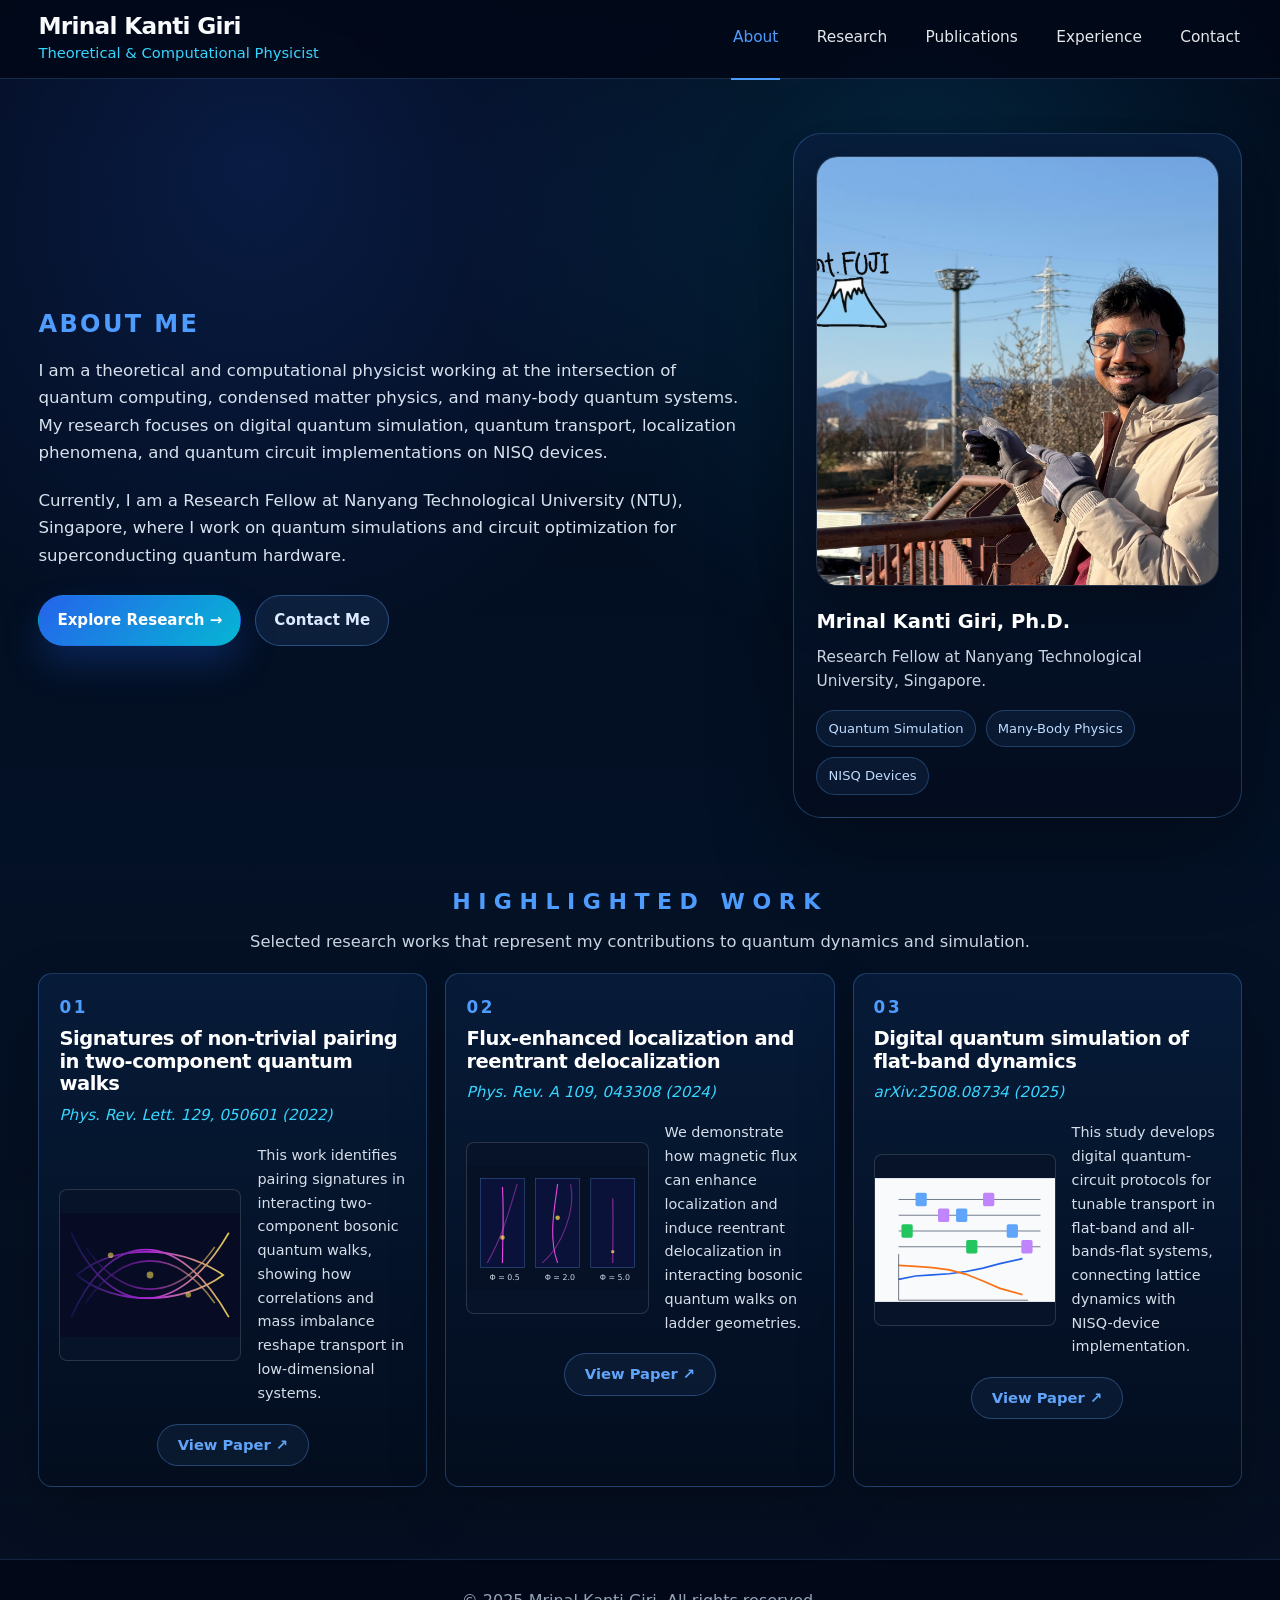
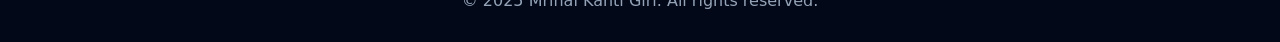
==== commit 4d0703af: "Modify the webpage" ====
--- a/about.html
+++ b/about.html
@@ -21,7 +21,7 @@
 .nav-links a:hover,.nav-links a.active{color:var(--blue);border-bottom-color:var(--blue);}
 .hero{padding:54px 0 48px;position:relative;}
 .hero-grid{display:grid;grid-template-columns:1.18fr .75fr;gap:50px;align-items:center;min-height:430px;}
-.eyebrow{color:var(--blue);font-size:1.05rem;font-weight:800;letter-spacing:.42em;text-transform:uppercase;margin-bottom:12px;}
+.eyebrow{color:var(--blue);font-size:1.5rem;font-weight:750;letter-spacing:.10em;text-transform:uppercase;margin-bottom:12px;}
 #about-title{max-width:650px;font-size:clamp(2.2rem,3.2vw,3.8rem);line-height:1.16;letter-spacing:-.055em;font-weight:850;margin-bottom:20px;}
 #about-title span{background:linear-gradient(90deg,#60a5fa,#38d5ff);-webkit-background-clip:text;background-clip:text;color:transparent;}
 .hero-copy{color:#d8e1ee;font-size:1.04rem;max-width:720px;margin-bottom:20px;}
@@ -80,7 +80,7 @@
 <div class="container hero-grid">
 <div class="hero-text">
 <div class="eyebrow">About Me</div>
-<h1 id="about-title">Quantum Simulation <span>&amp;</span><br>Many-Body Physics</h1>
+<!--<h1 id="about-title">Quantum Simulation <span>&amp;</span><br>Many-Body Physics</h1>-->
 <p class="hero-copy">I am a theoretical and computational physicist working at the intersection of quantum computing, condensed matter physics, and many-body quantum systems. My research focuses on digital quantum simulation, quantum transport, localization phenomena, and quantum circuit implementations on NISQ devices.</p>
 <p class="hero-copy">Currently, I am a Research Fellow at Nanyang Technological University (NTU), Singapore, where I work on quantum simulations and circuit optimization for superconducting quantum hardware.</p>
 <div class="hero-actions">
@@ -90,7 +90,7 @@
 </div>
 
 <aside class="side-card" aria-label="Profile summary">
-<img src="images/PXL_20260424_160555167.jpg" alt="Mrinal Kanti Giri" class="profile-photo">
+<img src="images/profile_mkg_2.jpeg" alt="Mrinal Kanti Giri" class="profile-photo">
 <div class="profile-info">
 <h3>Mrinal Kanti Giri, Ph.D.</h3>
 <p>Research Fellow at Nanyang Technological University, Singapore.</p>
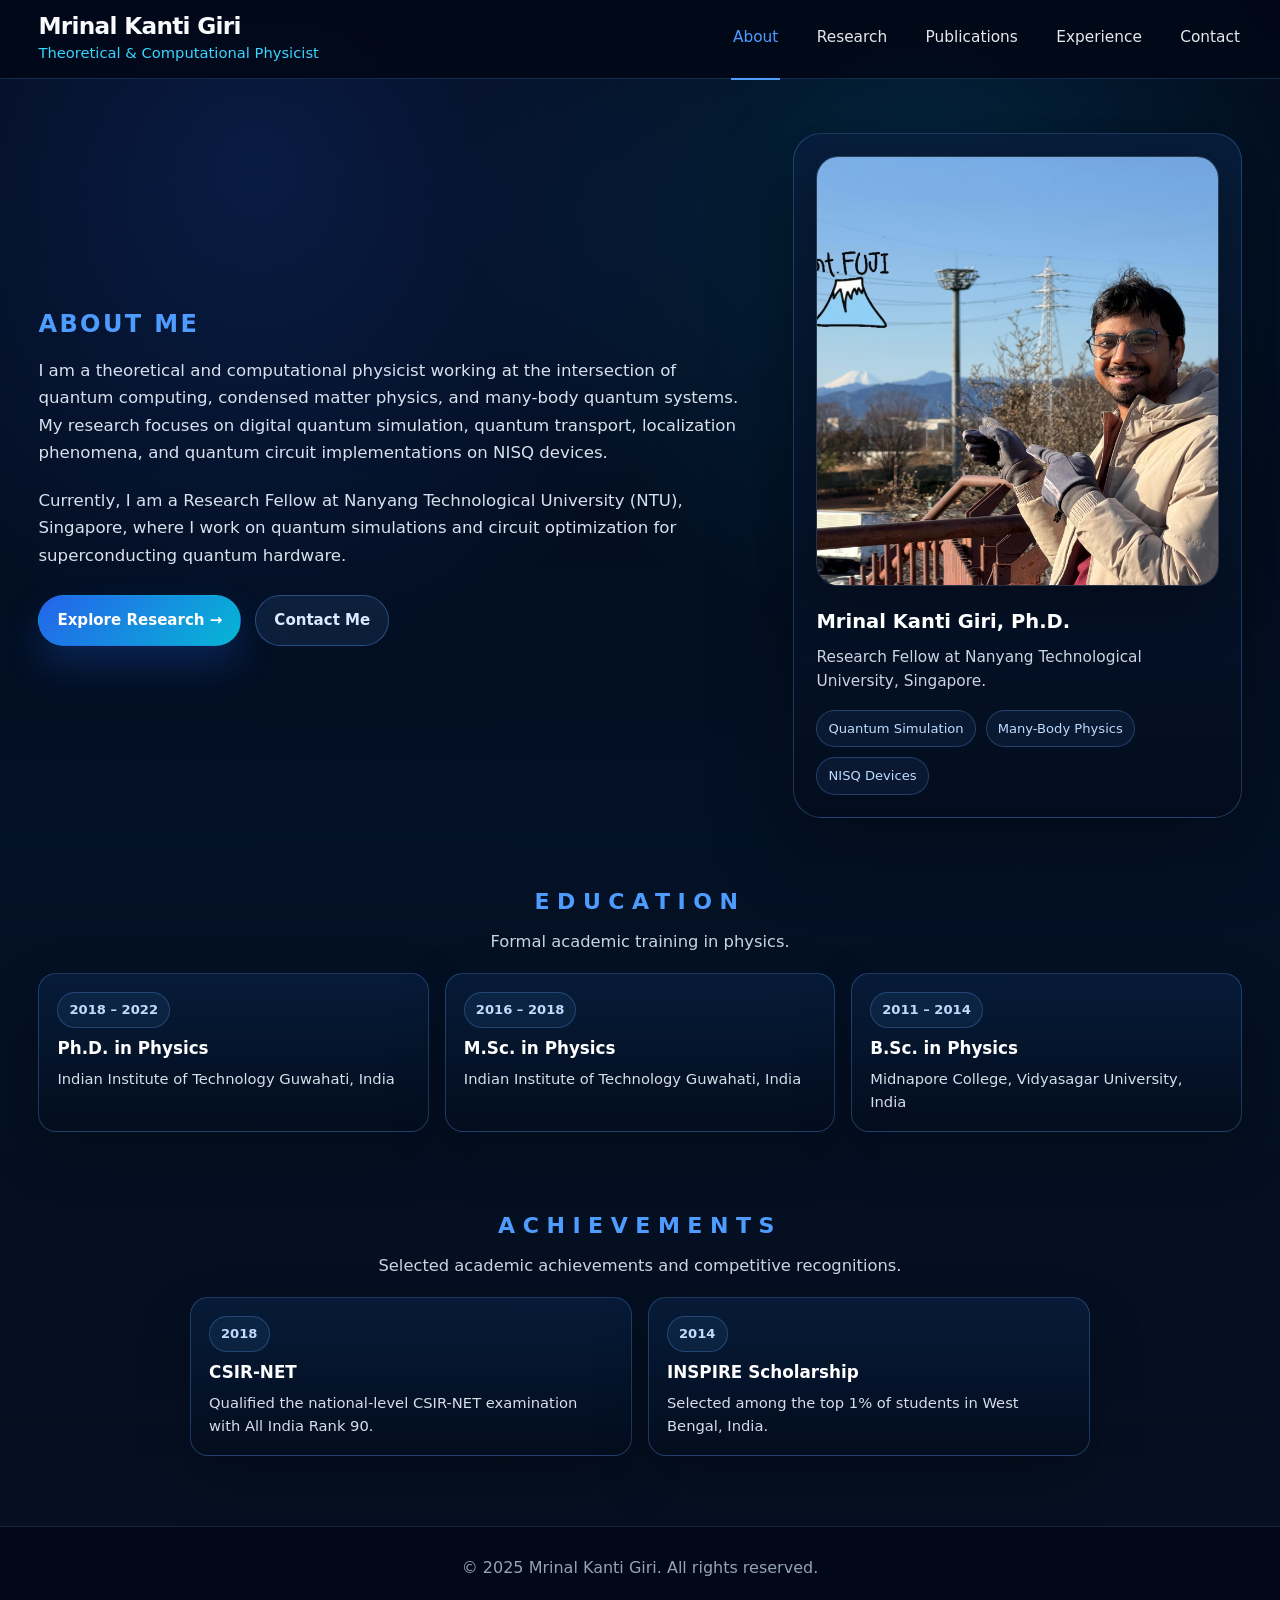
==== commit 9a8e560e: "Modify the webpage" ====
--- a/about.html
+++ b/about.html
@@ -36,25 +36,27 @@
 .profile-info p{color:#cbd5e1;font-size:.96rem;line-height:1.55;}
 .profile-tags{display:flex;flex-wrap:wrap;gap:10px;margin-top:16px;}
 .profile-tags span{font-size:.82rem;color:#bfdbfe;border:1px solid rgba(96,165,250,.28);background:rgba(96,165,250,.08);border-radius:999px;padding:7px 11px;}
-.highlight{padding:18px 0 72px;background:linear-gradient(180deg,rgba(7,19,38,.20),rgba(7,19,38,.65));}
 .section-head{text-align:center;margin-bottom:18px;}
 .section-head h2{color:var(--blue);font-size:1.38rem;letter-spacing:.34em;text-transform:uppercase;margin-bottom:8px;}
 .section-head p{color:#cbd5e1;font-size:1.02rem;}
-.work-grid{display:grid;grid-template-columns:repeat(3,1fr);gap:18px;margin-top:18px;}
-.work-card{min-height:420px;background:linear-gradient(180deg,rgba(8,30,61,.82),rgba(3,13,30,.92));border:1px solid rgba(96,165,250,.28);border-radius:14px;padding:20px;box-shadow:0 22px 55px rgba(0,0,0,.22);transition:.25s ease;}
-.work-card:hover{transform:translateY(-6px);border-color:rgba(56,213,255,.65);}
-.work-no{color:var(--blue);font-weight:900;letter-spacing:.16em;font-size:1.05rem;margin-bottom:6px;}
-.work-card h3{font-size:1.22rem;line-height:1.16;letter-spacing:-.025em;margin-bottom:7px;color:#fff;}
-.journal{color:#38d5ff;font-style:italic;margin-bottom:16px;font-size:.95rem;}
-.work-body{display:grid;grid-template-columns:1.1fr .9fr;gap:16px;align-items:center;margin-top:10px;}
-.figure-box{min-height:170px;border-radius:8px;overflow:hidden;border:1px solid rgba(255,255,255,.14);background:#061329;display:grid;place-items:center;position:relative;}
-.figure-box svg{width:100%;height:100%;min-height:170px;}
-.work-card p{color:#d6deea;font-size:.9rem;line-height:1.65;text-align:left;}
-.paper-link{margin:18px auto 0;display:flex;width:max-content;align-items:center;gap:8px;padding:8px 20px;border-radius:999px;color:#60a5fa;border:1px solid rgba(96,165,250,.32);background:rgba(96,165,250,.07);font-weight:700;font-size:.92rem;}
-.paper-link:hover{background:rgba(96,165,250,.16);}
+
+.education-section{padding:18px 0 58px;background:linear-gradient(180deg,rgba(7,19,38,.16),rgba(7,19,38,.35));}
+.edu-grid{display:grid;grid-template-columns:repeat(3,1fr);gap:16px;margin-top:18px;}
+.edu-card{background:linear-gradient(180deg,rgba(8,30,61,.82),rgba(3,13,30,.92));border:1px solid rgba(96,165,250,.28);border-radius:18px;padding:18px;box-shadow:0 22px 55px rgba(0,0,0,.22);transition:.25s ease;}
+.edu-card:hover{transform:translateY(-5px);border-color:rgba(56,213,255,.65);}
+.year-tag{display:inline-flex;margin-bottom:10px;color:#bfdbfe;border:1px solid rgba(96,165,250,.28);background:rgba(96,165,250,.08);border-radius:999px;padding:6px 11px;font-size:.82rem;font-weight:800;}
+.edu-card h3{font-size:1.05rem;line-height:1.28;color:#fff;margin-bottom:7px;}
+.edu-card p{color:#d6deea;font-size:.92rem;line-height:1.58;text-align:left;margin-bottom:0;}
+
+.achievement-section{padding:18px 0 70px;background:linear-gradient(180deg,rgba(7,19,38,.35),rgba(7,19,38,.65));}
+.achievement-grid{display:grid;grid-template-columns:repeat(2,1fr);gap:16px;margin-top:18px;max-width:900px;margin-left:auto;margin-right:auto;}
+.achievement-card{background:linear-gradient(180deg,rgba(8,30,61,.82),rgba(3,13,30,.92));border:1px solid rgba(96,165,250,.28);border-radius:18px;padding:18px;box-shadow:0 22px 55px rgba(0,0,0,.22);transition:.25s ease;}
+.achievement-card:hover{transform:translateY(-5px);border-color:rgba(56,213,255,.65);}
+.achievement-card h3{font-size:1.05rem;line-height:1.28;color:#fff;margin-bottom:7px;}
+.achievement-card p{color:#d6deea;font-size:.92rem;line-height:1.58;text-align:left;margin-bottom:0;}
 footer{border-top:1px solid rgba(96,165,250,.18);padding:28px 0;text-align:center;color:#94a3b8;background:#020817;}
-@media(max-width:1150px){.hero-grid{grid-template-columns:1fr;gap:28px;}.side-card{max-width:520px;}.profile-photo{height:360px;}.work-grid{grid-template-columns:1fr;}.work-card{min-height:auto;}}
-@media(max-width:760px){.nav{height:auto;align-items:flex-start;padding:18px 0;flex-direction:column;}.nav-links{gap:1rem;flex-wrap:wrap;}.nav-links a{padding:.2rem 0;}.hero{padding-top:34px;}.work-body{grid-template-columns:1fr;}.eyebrow{letter-spacing:.26em;}.profile-photo{height:320px;}}
+@media(max-width:1150px){.hero-grid{grid-template-columns:1fr;gap:28px;}.side-card{max-width:520px;}.profile-photo{height:360px;}.edu-grid{grid-template-columns:1fr 1fr;}.achievement-grid{grid-template-columns:1fr 1fr;}}
+@media(max-width:760px){.nav{height:auto;align-items:flex-start;padding:18px 0;flex-direction:column;}.nav-links{gap:1rem;flex-wrap:wrap;}.nav-links a{padding:.2rem 0;}.hero{padding-top:34px;}.figure-box{height:260px;}.figure-box svg{min-height:260px;}.eyebrow{letter-spacing:.26em;}.profile-photo{height:320px;}.edu-grid{grid-template-columns:1fr;}.achievement-grid{grid-template-columns:1fr;}}
 </style>
 </head>
 <body>
@@ -104,105 +106,68 @@
 </div>
 </section>
 
-<section class="highlight">
+
+<section class="education-section">
 <div class="container">
 <div class="section-head">
-<h2>Highlighted Work</h2>
-<p>Selected research works that represent my contributions to quantum dynamics and simulation.</p>
+<h2>Education</h2>
+<p>Formal academic training in physics.</p>
 </div>
 
-<div class="work-grid">
-<article class="work-card">
-<div class="work-no">01</div>
-<h3>Signatures of non-trivial pairing in two-component quantum walks</h3>
-<div class="journal">Phys. Rev. Lett. 129, 050601 (2022)</div>
-<div class="work-body">
-<div class="figure-box" aria-label="Abstract quantum walk figure">
-<svg viewBox="0 0 320 220" xmlns="http://www.w3.org/2000/svg">
-<defs><linearGradient id="g1" x1="0" x2="1"><stop stop-color="#121a52"/><stop offset=".5" stop-color="#ca2df7"/><stop offset="1" stop-color="#ffe75a"/></linearGradient></defs>
-<rect width="320" height="220" fill="#070b24"/>
-<g stroke="url(#g1)" stroke-width="3" fill="none" opacity=".86">
-<path d="M20 185 C90 25,210 25,300 185"/>
-<path d="M20 35 C90 190,210 190,300 35"/>
-<path d="M30 110 C95 55,210 55,290 110 C215 165,95 165,30 110"/>
-<path d="M45 160 C115 60,205 60,275 160" opacity=".65"/>
-<path d="M45 60 C115 160,205 160,275 60" opacity=".65"/>
-</g>
-<g fill="#ffe75a" opacity=".55">
-<circle cx="90" cy="75" r="5"/><circle cx="228" cy="145" r="5"/><circle cx="160" cy="110" r="6"/>
-</g>
-</svg>
-</div>
-<p>This work identifies pairing signatures in interacting two-component bosonic quantum walks, showing how correlations and mass imbalance reshape transport in low-dimensional systems.</p>
-</div>
-<a class="paper-link" href="https://doi.org/10.1103/PhysRevLett.129.050601" target="_blank" rel="noopener">View Paper ↗</a>
+<div class="edu-grid">
+<article class="edu-card">
+<span class="year-tag">2018 – 2022</span>
+<h3>Ph.D. in Physics</h3>
+<p>Indian Institute of Technology Guwahati, India</p>
 </article>
 
-<article class="work-card">
-<div class="work-no">02</div>
-<h3>Flux-enhanced localization and reentrant delocalization</h3>
-<div class="journal">Phys. Rev. A 109, 043308 (2024)</div>
-<div class="work-body">
-<div class="figure-box" aria-label="Localization transition figure">
-<svg viewBox="0 0 320 220" xmlns="http://www.w3.org/2000/svg">
-<rect width="320" height="220" fill="#061126"/>
-<g transform="translate(24 22)">
-<rect x="0" y="0" width="78" height="158" fill="#0b123a" stroke="#355b91"/>
-<rect x="98" y="0" width="78" height="158" fill="#0b123a" stroke="#355b91"/>
-<rect x="196" y="0" width="78" height="158" fill="#0b123a" stroke="#355b91"/>
-<g stroke="#ff4cf0" stroke-width="2" fill="none" opacity=".9">
-<path d="M39 150 C39 110,42 70,39 15"/>
-<path d="M12 150 C35 110,48 70,65 10" opacity=".45"/>
-<path d="M137 150 C120 105,132 50,137 10"/>
-<path d="M110 150 C145 120,170 55,160 10" opacity=".45"/>
-<path d="M235 150 C235 122,236 70,235 35" opacity=".55"/>
-</g>
-<g fill="#ffd84d" opacity=".75">
-<circle cx="39" cy="105" r="4"/><circle cx="137" cy="70" r="4"/><circle cx="235" cy="130" r="3"/>
-</g>
-<text x="16" y="180" fill="#cbd5e1" font-size="14">Φ = 0.5</text>
-<text x="114" y="180" fill="#cbd5e1" font-size="14">Φ = 2.0</text>
-<text x="212" y="180" fill="#cbd5e1" font-size="14">Φ = 5.0</text>
-</g>
-</svg>
-</div>
-<p>We demonstrate how magnetic flux can enhance localization and induce reentrant delocalization in interacting bosonic quantum walks on ladder geometries.</p>
-</div>
-<a class="paper-link" href="https://doi.org/10.1103/PhysRevA.109.043308" target="_blank" rel="noopener">View Paper ↗</a>
+<article class="edu-card">
+<span class="year-tag">2016 – 2018</span>
+<h3>M.Sc. in Physics</h3>
+<p>Indian Institute of Technology Guwahati, India</p>
 </article>
 
-<article class="work-card">
-<div class="work-no">03</div>
-<h3>Digital quantum simulation of flat-band dynamics</h3>
-<div class="journal">arXiv:2508.08734 (2025)</div>
-<div class="work-body">
-<div class="figure-box" aria-label="Digital quantum simulation figure">
-<svg viewBox="0 0 320 220" xmlns="http://www.w3.org/2000/svg">
-<rect width="320" height="220" fill="#f8fafc"/>
-<g transform="translate(22 18)" stroke="#334155" stroke-width="1.2">
-<line x1="20" y1="20" x2="272" y2="20"/><line x1="20" y1="48" x2="272" y2="48"/><line x1="20" y1="76" x2="272" y2="76"/><line x1="20" y1="104" x2="272" y2="104"/>
-<g fill="#60a5fa" stroke="none"><rect x="50" y="8" width="20" height="24" rx="3"/><rect x="122" y="36" width="20" height="24" rx="3"/><rect x="212" y="64" width="20" height="24" rx="3"/></g>
-<g fill="#c084fc" stroke="none"><rect x="90" y="36" width="20" height="24" rx="3"/><rect x="170" y="8" width="20" height="24" rx="3"/><rect x="238" y="92" width="20" height="24" rx="3"/></g>
-<g fill="#22c55e" stroke="none"><rect x="25" y="64" width="20" height="24" rx="3"/><rect x="140" y="92" width="20" height="24" rx="3"/></g>
-</g>
-<g transform="translate(42 135)">
-<polyline points="0,45 30,39 60,37 90,35 120,31 150,25 180,17 220,8" fill="none" stroke="#2563eb" stroke-width="3"/>
-<polyline points="0,20 30,22 60,24 90,28 120,36 150,48 180,61 220,72" fill="none" stroke="#f97316" stroke-width="3"/>
-<line x1="0" y1="82" x2="230" y2="82" stroke="#0f172a"/><line x1="0" y1="0" x2="0" y2="82" stroke="#0f172a"/>
-</g>
-</svg>
-</div>
-<p>This study develops digital quantum-circuit protocols for tunable transport in flat-band and all-bands-flat systems, connecting lattice dynamics with NISQ-device implementation.</p>
-</div>
-<a class="paper-link" href="https://doi.org/10.48550/arXiv.2508.08734" target="_blank" rel="noopener">View Paper ↗</a>
+<article class="edu-card">
+<span class="year-tag">2011 – 2014</span>
+<h3>B.Sc. in Physics</h3>
+<p>Midnapore College, Vidyasagar University, India</p>
 </article>
 </div>
 </div>
 </section>
+
+
+
+<section class="achievement-section">
+<div class="container">
+<div class="section-head">
+<h2>Achievements</h2>
+<p>Selected academic achievements and competitive recognitions.</p>
+</div>
+
+<div class="achievement-grid">
+<article class="achievement-card">
+<span class="year-tag">2018</span>
+<h3>CSIR-NET</h3>
+<p>Qualified the national-level CSIR-NET examination with All India Rank 90.</p>
+</article>
+
+<article class="achievement-card">
+<span class="year-tag">2014</span>
+<h3>INSPIRE Scholarship</h3>
+<p>Selected among the top 1% of students in West Bengal, India.</p>
+</article>
+</div>
+</div>
+</section>
+
 </main>
 
 <footer>
 <div class="container">© 2025 Mrinal Kanti Giri. All rights reserved.</div>
 </footer>
+
+
+
 </body>
 </html>
